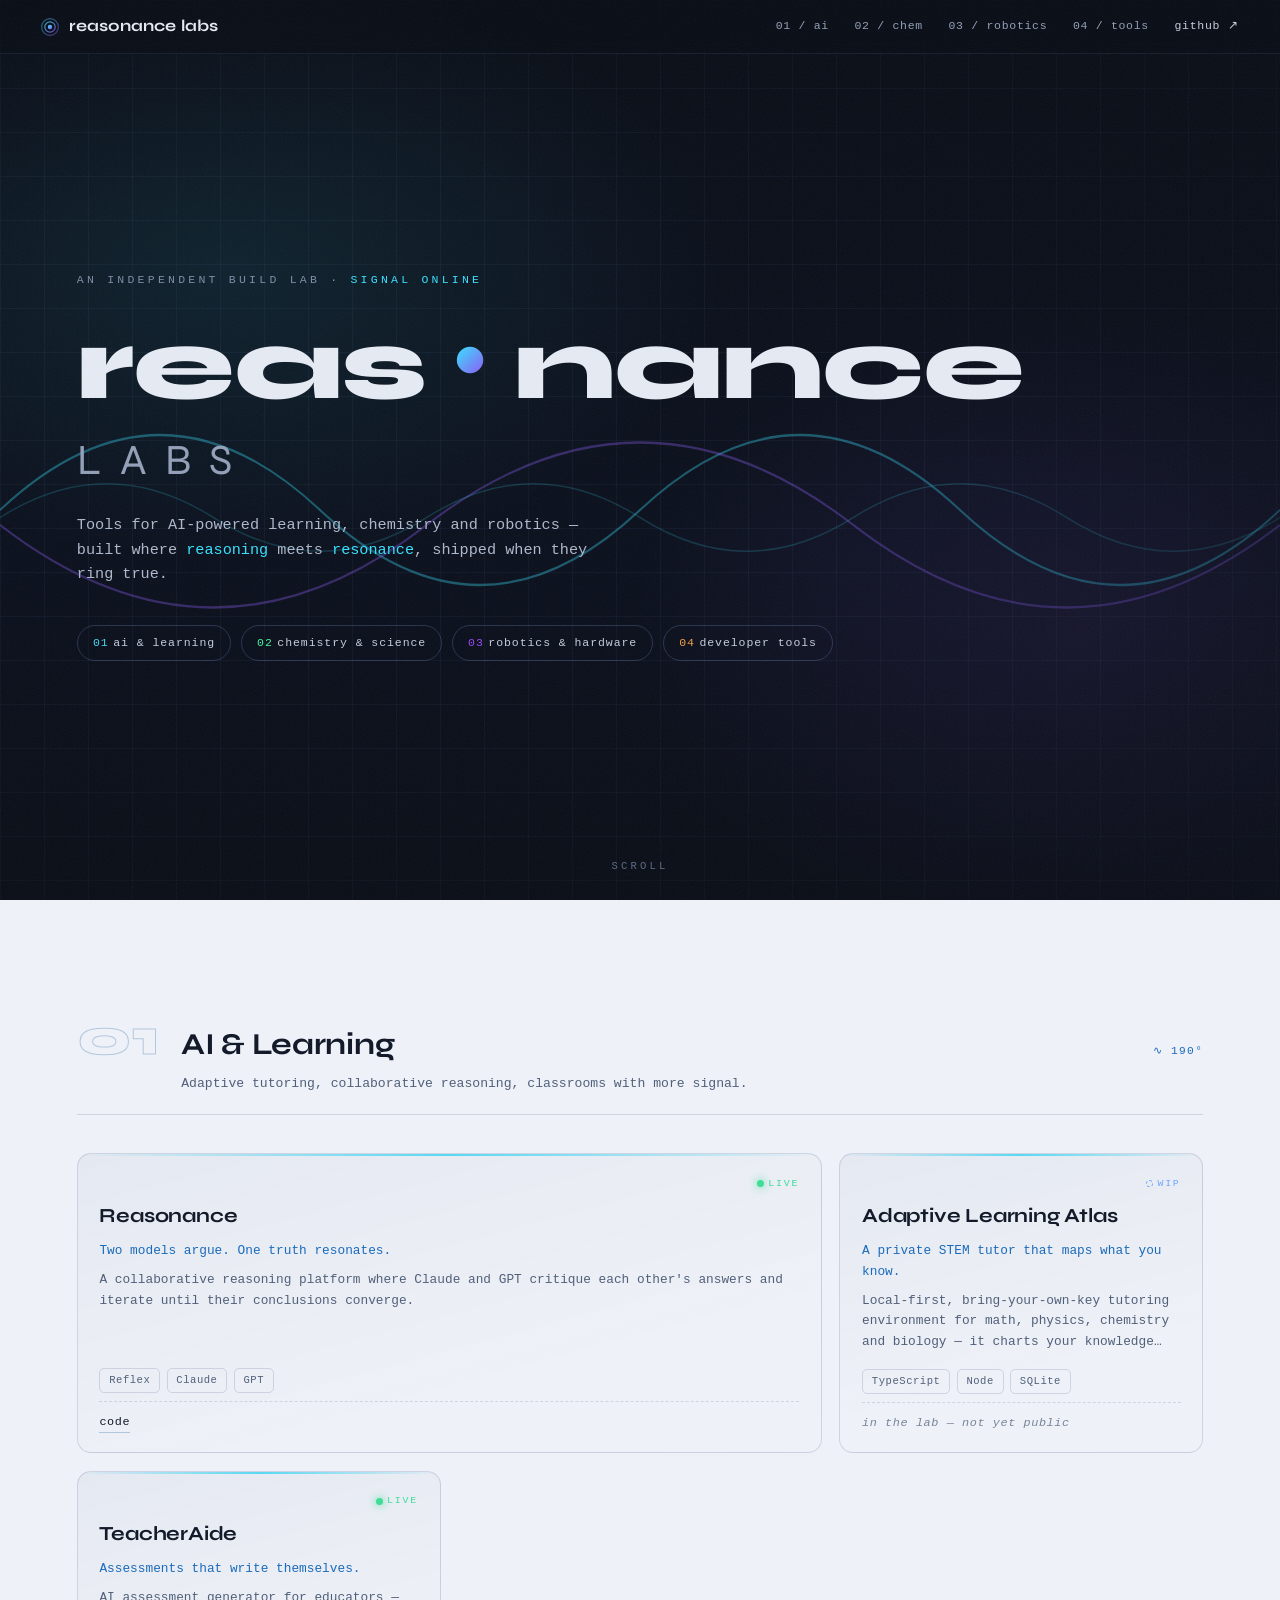
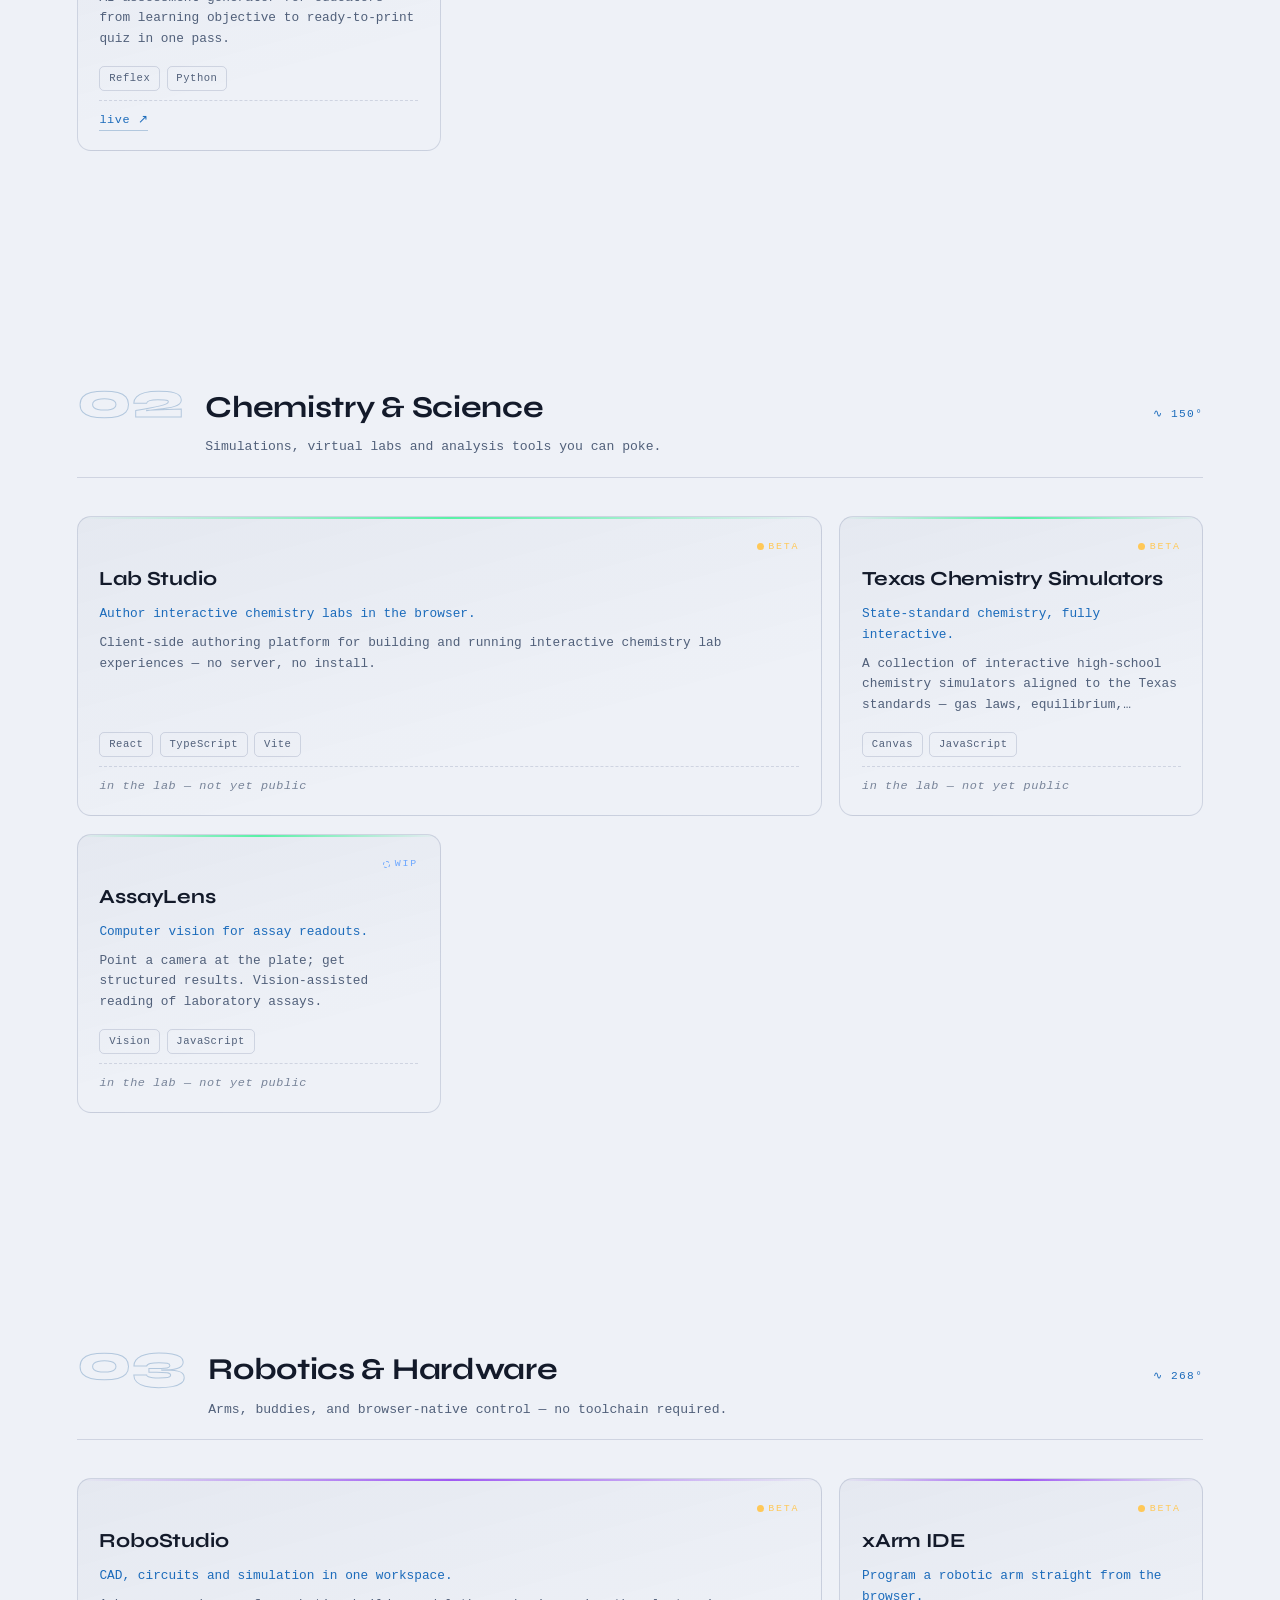
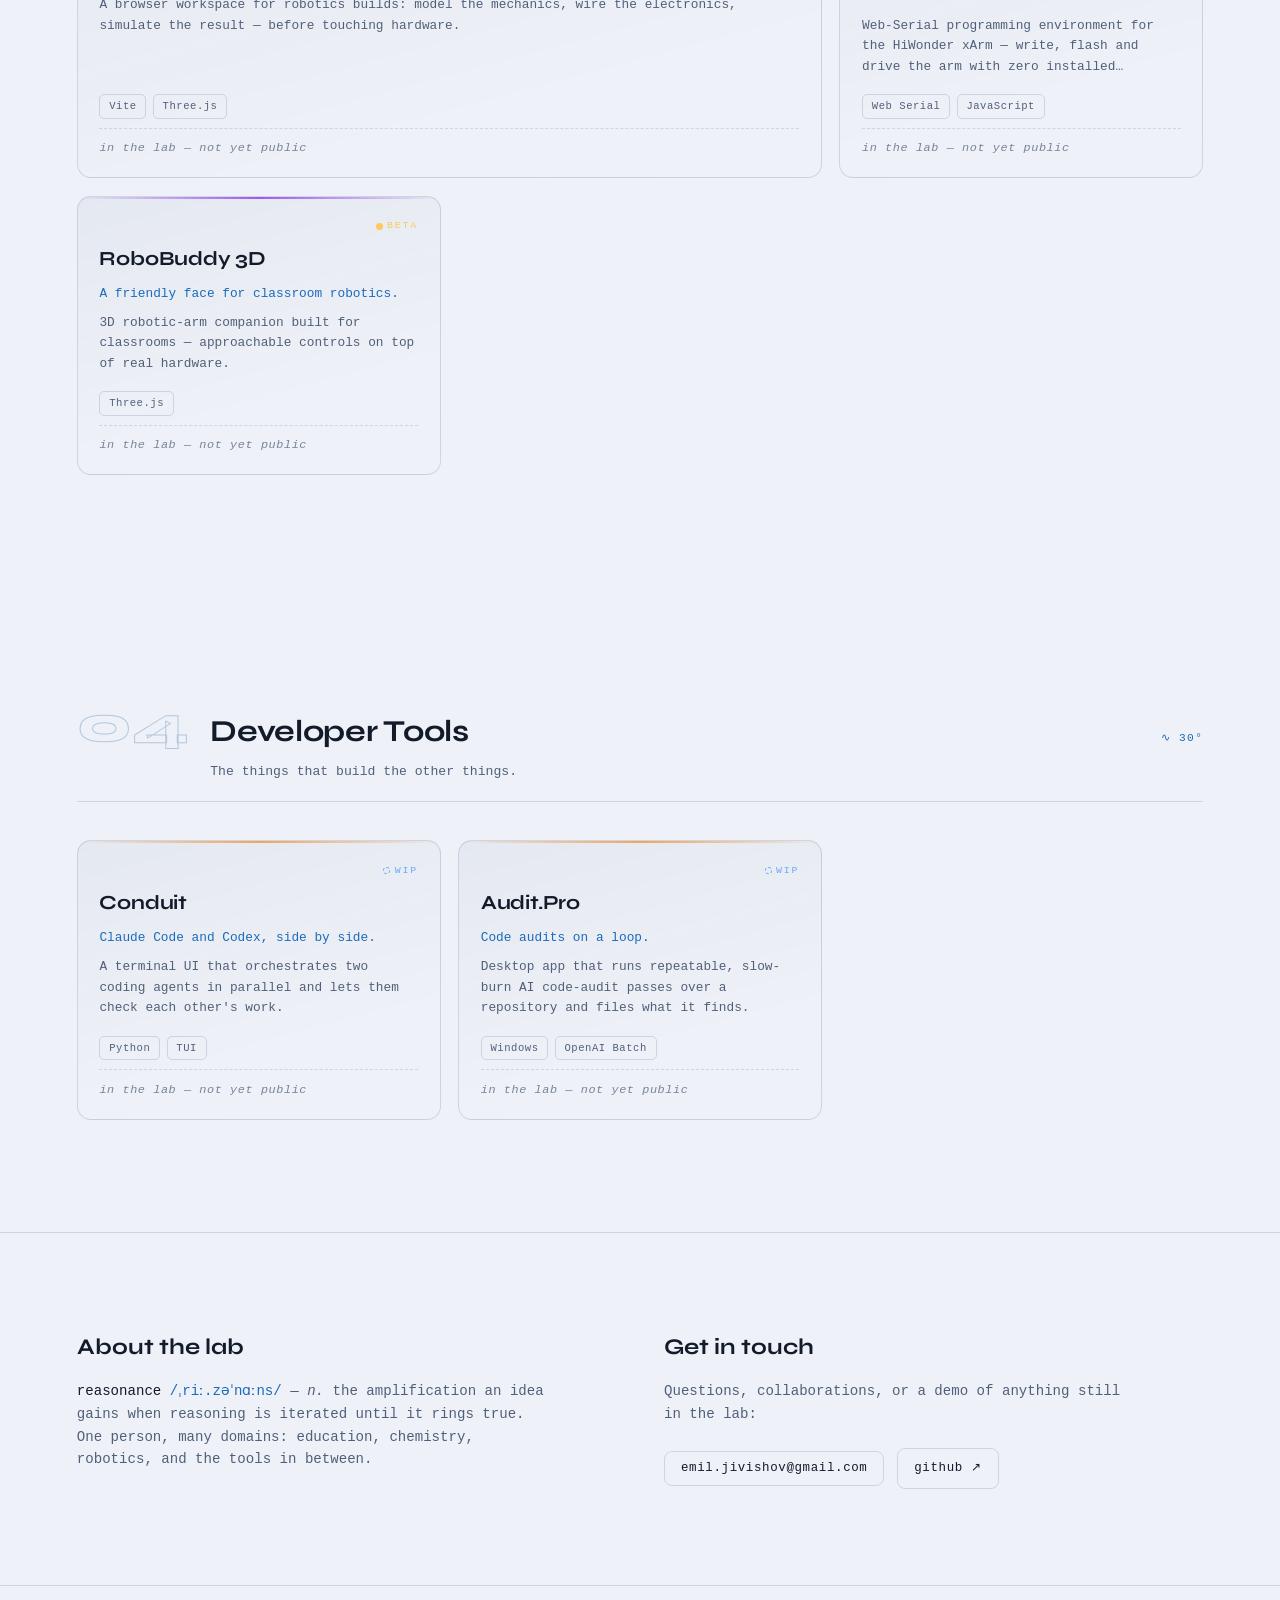
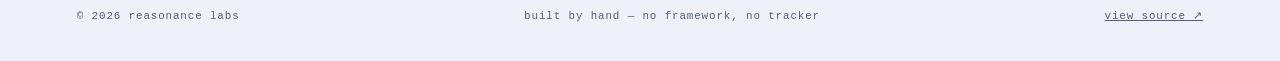
==== index.html @ 92b64774 "Initial showroom site: hero waves, domain sections, data-driven cards Single-page static portfolio f" ====
<!DOCTYPE html>
<html lang="en">
<head>
  <meta charset="utf-8">
  <meta name="viewport" content="width=device-width, initial-scale=1">
  <title>Reasonance Labs — AI, Science &amp; Robotics Projects</title>
  <meta name="description" content="Independent lab by Emil Jivishov building tools for AI-powered learning, chemistry simulation, and robotics. Where reasoning meets resonance.">
  <link rel="canonical" href="https://reasonance-lab.github.io/">

  <meta property="og:title" content="Reasonance Labs">
  <meta property="og:description" content="An independent build lab: AI-powered learning, chemistry simulation, robotics. Where reasoning meets resonance.">
  <meta property="og:type" content="website">
  <meta property="og:url" content="https://reasonance-lab.github.io/">
  <meta property="og:image" content="https://reasonance-lab.github.io/assets/og-image.png">
  <meta property="og:image:width" content="1200">
  <meta property="og:image:height" content="630">
  <meta name="twitter:card" content="summary_large_image">
  <meta name="twitter:title" content="Reasonance Labs">
  <meta name="twitter:description" content="An independent build lab: AI-powered learning, chemistry simulation, robotics.">
  <meta name="twitter:image" content="https://reasonance-lab.github.io/assets/og-image.png">

  <meta name="theme-color" content="#0a0e17" media="(prefers-color-scheme: dark)">
  <meta name="theme-color" content="#eef1f7" media="(prefers-color-scheme: light)">
  <link rel="icon" type="image/svg+xml" href="assets/favicon.svg">
  <link rel="apple-touch-icon" href="assets/apple-touch-icon.png">

  <link rel="preload" href="fonts/syne-var.woff2" as="font" type="font/woff2" crossorigin>
  <link rel="stylesheet" href="css/style.css">
</head>
<body>

  <!-- shared gradient for every node mark on the page -->
  <svg width="0" height="0" style="position:absolute" aria-hidden="true">
    <defs>
      <linearGradient id="nodeGrad" x1="0" y1="0" x2="1" y2="1">
        <stop offset="0" stop-color="#38e1ff"/>
        <stop offset="1" stop-color="#8b5cf6"/>
      </linearGradient>
    </defs>
  </svg>

  <nav class="nav">
    <a class="nav-brand" href="#top">
      <svg viewBox="0 0 100 100" aria-hidden="true">
        <circle cx="50" cy="50" r="42" fill="none" stroke="url(#nodeGrad)" stroke-width="6" opacity=".45"/>
        <circle cx="50" cy="50" r="26" fill="none" stroke="url(#nodeGrad)" stroke-width="6" opacity=".75"/>
        <circle cx="50" cy="50" r="11" fill="url(#nodeGrad)"/>
      </svg>
      reasonance labs
    </a>
    <div class="nav-links">
      <a href="#ai-learning">01 / ai</a>
      <a href="#chem-sci">02 / chem</a>
      <a href="#robotics">03 / robotics</a>
      <a href="#devtools">04 / tools</a>
      <a class="gh" href="https://github.com/reasonance-lab" target="_blank" rel="noopener">github ↗</a>
    </div>
  </nav>

  <header class="hero" id="top">
    <canvas id="waves" aria-hidden="true"></canvas>
    <div class="hero-content">
      <p class="eyebrow">an independent build lab · <b>signal online</b></p>
      <h1 class="wordmark" aria-label="Reasonance Labs">
        <span aria-hidden="true">reas<span class="o-node"><svg viewBox="0 0 100 100">
          <circle class="ring r1" cx="50" cy="50" r="32"/>
          <circle class="ring r2" cx="50" cy="50" r="32"/>
          <circle class="ring r3" cx="50" cy="50" r="32"/>
          <circle class="core" cx="50" cy="50" r="15"/>
        </svg></span>nance</span>
        <span class="labs" aria-hidden="true">labs</span>
      </h1>
      <p class="hero-tagline">
        Tools for AI-powered learning, chemistry and robotics —
        built where <em>reasoning</em> meets <em>resonance</em>,
        shipped when they ring true.
      </p>
      <div class="hero-chips">
        <a class="chip" style="--hue:190" href="#ai-learning"><b>01</b>ai &amp; learning</a>
        <a class="chip" style="--hue:150" href="#chem-sci"><b>02</b>chemistry &amp; science</a>
        <a class="chip" style="--hue:268" href="#robotics"><b>03</b>robotics &amp; hardware</a>
        <a class="chip" style="--hue:30" href="#devtools"><b>04</b>developer tools</a>
      </div>
    </div>
    <span class="scroll-cue" aria-hidden="true">scroll</span>
  </header>

  <main>

    <section id="ai-learning" class="domain" style="--hue:190">
      <header class="domain-head reveal">
        <span class="idx" aria-hidden="true">01</span>
        <div>
          <h2>AI &amp; Learning</h2>
          <p class="blurb">Adaptive tutoring, collaborative reasoning, classrooms with more signal.</p>
        </div>
        <span class="freq" aria-hidden="true">∿ 190°</span>
      </header>
      <div class="grid" data-domain="ai-learning"></div>
      <noscript>
        <ul class="nojs-list">
          <li><a href="https://github.com/reasonance-lab/reasonance" rel="noopener">Reasonance</a> — collaborative AI reasoning platform</li>
          <li>Adaptive Learning Atlas — private local STEM tutor</li>
          <li><a href="https://teacheraide.fly.dev" rel="noopener">TeacherAide</a> — AI assessment generator for educators</li>
        </ul>
      </noscript>
    </section>

    <section id="chem-sci" class="domain" style="--hue:150">
      <header class="domain-head reveal">
        <span class="idx" aria-hidden="true">02</span>
        <div>
          <h2>Chemistry &amp; Science</h2>
          <p class="blurb">Simulations, virtual labs and analysis tools you can poke.</p>
        </div>
        <span class="freq" aria-hidden="true">∿ 150°</span>
      </header>
      <div class="grid" data-domain="chem-sci"></div>
      <noscript>
        <ul class="nojs-list">
          <li>Lab Studio — browser-based chemistry lab authoring</li>
          <li>Texas Chemistry Simulators — TEKS-aligned interactive sims</li>
          <li>AssayLens — computer vision for assay readouts</li>
        </ul>
      </noscript>
    </section>

    <section id="robotics" class="domain" style="--hue:268">
      <header class="domain-head reveal">
        <span class="idx" aria-hidden="true">03</span>
        <div>
          <h2>Robotics &amp; Hardware</h2>
          <p class="blurb">Arms, buddies, and browser-native control — no toolchain required.</p>
        </div>
        <span class="freq" aria-hidden="true">∿ 268°</span>
      </header>
      <div class="grid" data-domain="robotics"></div>
      <noscript>
        <ul class="nojs-list">
          <li>RoboStudio — CAD, circuits and simulation workspace</li>
          <li>xArm IDE — Web-Serial programming for the HiWonder xArm</li>
          <li>RoboBuddy 3D — classroom robotic-arm companion</li>
        </ul>
      </noscript>
    </section>

    <section id="devtools" class="domain" style="--hue:30">
      <header class="domain-head reveal">
        <span class="idx" aria-hidden="true">04</span>
        <div>
          <h2>Developer Tools</h2>
          <p class="blurb">The things that build the other things.</p>
        </div>
        <span class="freq" aria-hidden="true">∿ 30°</span>
      </header>
      <div class="grid" data-domain="devtools"></div>
      <noscript>
        <ul class="nojs-list">
          <li>Conduit — multi-agent terminal for Claude Code + Codex</li>
          <li>Audit.Pro — repeatable AI code-audit loops</li>
        </ul>
      </noscript>
    </section>

    <section class="about" id="about">
      <div class="reveal">
        <h2>About the lab</h2>
        <p class="etymology">
          <span class="word">reasonance</span> <span class="phon">/ˌriː.zəˈnɑːns/</span> — <i>n.</i>
          the amplification an idea gains when reasoning is iterated until it rings true.
          One person, many domains: education, chemistry, robotics, and the tools in between.
        </p>
      </div>
      <div class="reveal">
        <h2>Get in touch</h2>
        <p class="etymology">Questions, collaborations, or a demo of anything still in the lab:</p>
        <div class="contact-row">
          <button class="btn" id="copy-email" data-email="emil.jivishov@gmail.com" title="Copy email">emil.jivishov@gmail.com</button>
          <a class="btn" href="https://github.com/reasonance-lab" target="_blank" rel="noopener">github ↗</a>
        </div>
      </div>
    </section>

  </main>

  <footer class="colophon">
    <span>© <span id="year">2026</span> reasonance labs</span>
    <span>built by hand — no framework, no tracker</span>
    <span><a href="https://github.com/reasonance-lab/reasonance-lab.github.io" rel="noopener">view source ↗</a></span>
  </footer>

  <script src="js/projects.data.js" defer></script>
  <script src="js/main.js" defer></script>
  <script src="js/waves.js" defer></script>
</body>
</html>
---- css/style.css ----
/* ============================================================
   Reasonance Labs — instrument-in-a-dark-lab aesthetic.
   Dark hero always; body follows prefers-color-scheme.
   ============================================================ */

@font-face {
  font-family: "Syne";
  src: url("../fonts/syne-var.woff2") format("woff2");
  font-weight: 400 800;
  font-display: swap;
}

:root {
  --ink: #0a0e17;
  --ink-2: #0d1322;
  --paper: #e9edf5;
  --bg: var(--ink);
  --bg-2: var(--ink-2);
  --surface: rgba(148, 178, 255, 0.045);
  --line: rgba(148, 178, 255, 0.14);
  --text: #e6ebf4;
  --dim: #8d99b0;
  --cyan: #38e1ff;
  --violet: #8b5cf6;
  --hue: 210;
  --accent: hsl(var(--hue) 88% 62%);
  --accent-dim: hsl(var(--hue) 60% 55% / 0.35);
  --display: "Syne", "Avenir Next", "Segoe UI", sans-serif;
  --mono: "Cascadia Code", "JetBrains Mono", "SF Mono", Consolas, ui-monospace, monospace;
  color-scheme: dark;
}

@media (prefers-color-scheme: light) {
  :root {
    --bg: #eef1f7;
    --bg-2: #e6eaf3;
    --surface: rgba(20, 40, 90, 0.04);
    --line: rgba(20, 40, 90, 0.14);
    --text: #131a2a;
    --dim: #51607a;
    --accent: hsl(var(--hue) 75% 42%);
    --accent-dim: hsl(var(--hue) 60% 40% / 0.3);
    color-scheme: light;
  }
}

* { box-sizing: border-box; margin: 0; padding: 0; }

html { scroll-behavior: smooth; scroll-padding-top: 5rem; }

body {
  background: var(--bg);
  color: var(--text);
  font-family: var(--mono);
  font-size: 15px;
  line-height: 1.6;
  -webkit-font-smoothing: antialiased;
  overflow-x: hidden;
}

::selection { background: hsl(190 90% 60% / 0.28); }

a { color: inherit; }

/* Film grain over everything — barely there, but the flatness dies. */
body::after {
  content: "";
  position: fixed;
  inset: 0;
  z-index: 999;
  pointer-events: none;
  opacity: 0.05;
  background-image: url("data:image/svg+xml,%3Csvg xmlns='http://www.w3.org/2000/svg' width='140' height='140'%3E%3Cfilter id='n'%3E%3CfeTurbulence type='fractalNoise' baseFrequency='0.85' numOctaves='2'/%3E%3C/filter%3E%3Crect width='100%25' height='100%25' filter='url(%23n)'/%3E%3C/svg%3E");
}

/* ---------------- nav ---------------- */

.nav {
  position: fixed;
  top: 0; left: 0; right: 0;
  z-index: 100;
  display: flex;
  align-items: center;
  justify-content: space-between;
  gap: 1rem;
  padding: 0.8rem clamp(1rem, 4vw, 2.5rem);
  background: color-mix(in srgb, var(--ink) 72%, transparent);
  -webkit-backdrop-filter: blur(14px);
  backdrop-filter: blur(14px);
  border-bottom: 1px solid rgba(148, 178, 255, 0.1);
  color: #e6ebf4; /* nav sits on dark glass in both schemes */
}

.nav-brand {
  display: flex;
  align-items: center;
  gap: 0.55rem;
  text-decoration: none;
  font-family: var(--display);
  font-weight: 700;
  font-size: 1.02rem;
  letter-spacing: 0.01em;
}
.nav-brand svg { width: 20px; height: 20px; }

.nav-links {
  display: flex;
  gap: clamp(0.6rem, 2vw, 1.4rem);
  font-size: 0.72rem;
  letter-spacing: 0.06em;
}
.nav-links a {
  text-decoration: none;
  color: #93a0b8;
  padding: 0.25rem 0.1rem;
  border-bottom: 1px solid transparent;
  transition: color 0.2s, border-color 0.2s;
}
.nav-links a:hover { color: var(--cyan); border-color: var(--cyan); }
.nav-links .gh { color: #c6cede; }

@media (max-width: 640px) {
  .nav-links a:not(.gh) { display: none; }
}

/* ---------------- hero ---------------- */

.hero {
  position: relative;
  min-height: 100svh;
  display: flex;
  align-items: center;
  overflow: hidden;
  background:
    /* graticule */
    linear-gradient(rgba(148, 178, 255, 0.05) 1px, transparent 1px),
    linear-gradient(90deg, rgba(148, 178, 255, 0.05) 1px, transparent 1px),
    /* glow pools */
    radial-gradient(60% 50% at 18% 30%, rgba(56, 225, 255, 0.09), transparent 65%),
    radial-gradient(55% 55% at 85% 70%, rgba(139, 92, 246, 0.11), transparent 65%),
    linear-gradient(180deg, #0a0e17 0%, #0b101d 60%, #0a0e17 100%);
  background-size: 44px 44px, 44px 44px, auto, auto, auto;
  color: #e6ebf4;
}

/* Static wave fallback — visible when JS/motion is off; canvas paints over it. */
.hero::before {
  content: "";
  position: absolute;
  inset: 0;
  background-image: url("data:image/svg+xml,%3Csvg xmlns='http://www.w3.org/2000/svg' viewBox='0 0 1200 600' preserveAspectRatio='none'%3E%3Cpath d='M0 340 Q150 240 300 340 T600 340 T900 340 T1200 340' fill='none' stroke='%2338e1ff' stroke-opacity='.35' stroke-width='1.5'/%3E%3Cpath d='M0 350 Q200 460 400 350 T800 350 T1200 350' fill='none' stroke='%238b5cf6' stroke-opacity='.35' stroke-width='1.5'/%3E%3Cpath d='M0 345 Q100 300 200 345 T400 345 T600 345 T800 345 T1000 345 T1200 345' fill='none' stroke='%2338e1ff' stroke-opacity='.18' stroke-width='1'/%3E%3C/svg%3E");
  background-size: 100% 100%;
}

/* The canvas paints over the static fallback; both stay transparent so the
   graticule + glow pools underneath show through. */
#waves {
  position: absolute;
  inset: 0;
  width: 100%;
  height: 100%;
}

/* vignette so text always sits on quiet pixels */
.hero::after {
  content: "";
  position: absolute;
  inset: 0;
  background: radial-gradient(120% 90% at 30% 45%, transparent 30%, rgba(10, 14, 23, 0.7) 100%);
  pointer-events: none;
}

.hero-content {
  position: relative;
  z-index: 2;
  padding: 7rem clamp(1.2rem, 6vw, 6rem) 5rem;
  max-width: 1100px;
}

.eyebrow {
  font-size: 0.72rem;
  letter-spacing: 0.28em;
  text-transform: uppercase;
  color: #7f8ca6;
  margin-bottom: 1.6rem;
}
.eyebrow b { color: var(--cyan); font-weight: 400; }

.wordmark {
  font-family: var(--display);
  font-weight: 800;
  font-size: clamp(2.6rem, 9vw, 6.4rem);
  line-height: 0.98;
  letter-spacing: -0.015em;
}
.wordmark .labs {
  display: block;
  font-weight: 400;
  font-size: 0.42em;
  letter-spacing: 0.42em;
  text-transform: uppercase;
  color: #93a0b8;
  margin-top: 0.55em;
}

/* The O — a resonating node. */
.o-node {
  display: inline-block;
  width: 0.86em;
  height: 0.86em;
  vertical-align: -0.06em;
  position: relative;
}
.o-node svg { width: 100%; height: 100%; overflow: visible; display: block; }
.o-node .core { fill: url(#nodeGrad); }
.o-node .ring {
  fill: none;
  stroke: url(#nodeGrad);
  stroke-width: 3;
  transform-box: fill-box;
  transform-origin: center;
  animation: ripple 3.2s cubic-bezier(0.2, 0.6, 0.35, 1) infinite;
  opacity: 0;
}
.o-node .r2 { animation-delay: 1.05s; }
.o-node .r3 { animation-delay: 2.1s; }

@keyframes ripple {
  0%   { transform: scale(0.55); opacity: 0.9; }
  80%  { transform: scale(1.45); opacity: 0; }
  100% { transform: scale(1.45); opacity: 0; }
}

.hero-tagline {
  margin-top: 2rem;
  max-width: 34rem;
  color: #aeb9cd;
  font-size: 0.95rem;
}
.hero-tagline em { color: var(--cyan); font-style: normal; }

.hero-chips {
  display: flex;
  flex-wrap: wrap;
  gap: 0.6rem;
  margin-top: 2.4rem;
}
.chip {
  font-size: 0.72rem;
  letter-spacing: 0.08em;
  text-decoration: none;
  color: #c6cede;
  padding: 0.5rem 0.95rem;
  border: 1px solid rgba(148, 178, 255, 0.22);
  border-radius: 99px;
  transition: border-color 0.2s, color 0.2s, box-shadow 0.2s, transform 0.2s;
}
.chip b { color: hsl(var(--hue) 88% 62%); font-weight: 400; margin-right: 0.4em; }
.chip:hover {
  color: #fff;
  border-color: hsl(var(--hue) 88% 62% / 0.7);
  box-shadow: 0 0 18px hsl(var(--hue) 88% 60% / 0.25);
  transform: translateY(-1px);
}

.scroll-cue {
  position: absolute;
  bottom: 1.6rem;
  left: 50%;
  translate: -50% 0;
  z-index: 2;
  font-size: 0.66rem;
  letter-spacing: 0.3em;
  text-transform: uppercase;
  color: #5c6a85;
  animation: bob 2.6s ease-in-out infinite;
}
@keyframes bob { 50% { transform: translateY(6px); } }

/* ---------------- domain sections ---------------- */

main { position: relative; z-index: 1; }

.domain {
  padding: clamp(4rem, 9vw, 7rem) clamp(1.2rem, 6vw, 6rem);
  max-width: 1320px;
  margin: 0 auto;
}

.domain-head {
  display: flex;
  align-items: baseline;
  gap: 1.4rem;
  margin-bottom: 2.4rem;
  border-bottom: 1px solid var(--line);
  padding-bottom: 1.2rem;
}
.domain-head .idx {
  font-family: var(--display);
  font-weight: 800;
  font-size: clamp(2rem, 5vw, 3.2rem);
  line-height: 1;
  color: transparent;
  -webkit-text-stroke: 1px var(--accent-dim);
}
.domain-head h2 {
  font-family: var(--display);
  font-weight: 700;
  font-size: clamp(1.3rem, 3vw, 1.9rem);
  letter-spacing: -0.01em;
}
.domain-head .blurb {
  color: var(--dim);
  font-size: 0.82rem;
  margin-top: 0.3rem;
}
.domain-head .freq {
  margin-left: auto;
  font-size: 0.7rem;
  letter-spacing: 0.12em;
  color: var(--accent);
  white-space: nowrap;
}
@media (max-width: 640px) { .domain-head .freq { display: none; } }

.grid {
  display: grid;
  grid-template-columns: repeat(auto-fill, minmax(min(320px, 100%), 1fr));
  gap: 1.1rem;
}

/* ---------------- cards ---------------- */

.card {
  position: relative;
  display: flex;
  flex-direction: column;
  gap: 0.55rem;
  padding: 1.35rem 1.35rem 1.2rem;
  background: linear-gradient(165deg, var(--surface), transparent 70%);
  border: 1px solid var(--line);
  border-radius: 14px;
  overflow: hidden;
  transition: transform 0.25s ease, border-color 0.25s ease, box-shadow 0.25s ease;
}
.card::before {
  /* hairline in the domain hue across the top */
  content: "";
  position: absolute;
  top: 0; left: 0; right: 0;
  height: 2px;
  background: linear-gradient(90deg, transparent, hsl(var(--hue) 88% 60% / 0.85), transparent);
}
.card:hover {
  transform: translateY(-4px);
  border-color: hsl(var(--hue) 70% 55% / 0.45);
  box-shadow: 0 14px 40px -18px hsl(var(--hue) 85% 55% / 0.5);
}

@media (min-width: 760px) {
  .card.featured { grid-column: span 2; }
}

.card h3 {
  font-family: var(--display);
  font-weight: 700;
  font-size: 1.25rem;
  letter-spacing: -0.01em;
}

.card .tagline {
  color: var(--accent);
  font-size: 0.8rem;
}

.card .desc {
  color: var(--dim);
  font-size: 0.8rem;
  display: -webkit-box;
  -webkit-line-clamp: 3;
  -webkit-box-orient: vertical;
  overflow: hidden;
}

.card-top { display: flex; justify-content: flex-end; }

.status {
  display: inline-flex;
  align-items: center;
  gap: 0.45em;
  font-size: 0.62rem;
  letter-spacing: 0.18em;
  text-transform: uppercase;
  color: var(--dim);
}
.status i {
  width: 7px; height: 7px;
  border-radius: 50%;
  background: currentColor;
}
.s-live { color: #3ddc97; }
.s-live i { box-shadow: 0 0 8px #3ddc97; animation: pulse 2s ease-in-out infinite; }
.s-beta { color: #ffc857; }
.s-wip { color: #6ea8ff; }
.s-wip i { background: transparent; border: 1px dashed currentColor; }
.s-archived { color: #6b7688; }
@keyframes pulse { 50% { opacity: 0.35; } }

.tech {
  list-style: none;
  display: flex;
  flex-wrap: wrap;
  gap: 0.4rem;
  margin-top: auto;
  padding-top: 0.5rem;
}
.tech li {
  font-size: 0.66rem;
  letter-spacing: 0.05em;
  color: var(--dim);
  padding: 0.18rem 0.55rem;
  border: 1px solid var(--line);
  border-radius: 5px;
}

.links {
  display: flex;
  gap: 1.1rem;
  padding-top: 0.65rem;
  border-top: 1px dashed var(--line);
  font-size: 0.74rem;
  letter-spacing: 0.05em;
}
.plink {
  text-decoration: none;
  color: var(--text);
  border-bottom: 1px solid var(--accent-dim);
  transition: color 0.2s, border-color 0.2s;
}
.plink:hover { color: var(--accent); border-color: var(--accent); }
.plink-live { color: var(--accent); }
.links-none { color: var(--dim); opacity: 0.75; font-style: italic; }

/* noscript fallback lists */
.nojs-list { padding: 0 0 0 1.2rem; color: var(--dim); font-size: 0.85rem; }
.nojs-list a { color: var(--text); }

/* ---------------- reveals ---------------- */

.reveal {
  opacity: 0;
  transform: translateY(18px);
  transition: opacity 0.6s ease, transform 0.6s ease;
}
.reveal.in { opacity: 1; transform: none; }

@media (prefers-reduced-motion: reduce) {
  .reveal { opacity: 1; transform: none; transition: none; }
  .o-node .ring, .scroll-cue, .s-live i { animation: none; }
  html { scroll-behavior: auto; }
}

/* ---------------- about / footer ---------------- */

.about {
  max-width: 1320px;
  margin: 0 auto;
  padding: clamp(4rem, 9vw, 6rem) clamp(1.2rem, 6vw, 6rem);
  border-top: 1px solid var(--line);
  display: grid;
  grid-template-columns: 1fr 1fr;
  gap: 3rem;
}
@media (max-width: 760px) { .about { grid-template-columns: 1fr; } }

.about h2 {
  font-family: var(--display);
  font-weight: 700;
  font-size: 1.4rem;
  margin-bottom: 1rem;
}
.etymology {
  color: var(--dim);
  font-size: 0.88rem;
  max-width: 30rem;
}
.etymology .word { color: var(--text); }
.etymology .phon { color: var(--accent); }

.contact-row {
  display: flex;
  flex-wrap: wrap;
  gap: 0.8rem;
  margin-top: 1.4rem;
  align-items: center;
}
.btn {
  font-family: var(--mono);
  font-size: 0.78rem;
  letter-spacing: 0.05em;
  color: var(--text);
  background: transparent;
  border: 1px solid var(--line);
  border-radius: 8px;
  padding: 0.6rem 1rem;
  cursor: pointer;
  text-decoration: none;
  transition: border-color 0.2s, box-shadow 0.2s, color 0.2s;
}
.btn:hover {
  border-color: hsl(190 88% 60% / 0.6);
  box-shadow: 0 0 16px hsl(190 88% 60% / 0.18);
}
.btn.copied { color: #3ddc97; border-color: #3ddc97; }

.colophon {
  max-width: 1320px;
  margin: 0 auto;
  padding: 1.4rem clamp(1.2rem, 6vw, 6rem) 2.2rem;
  border-top: 1px solid var(--line);
  display: flex;
  flex-wrap: wrap;
  gap: 0.8rem 2rem;
  justify-content: space-between;
  color: var(--dim);
  font-size: 0.68rem;
  letter-spacing: 0.08em;
}
.colophon a { color: var(--dim); }
.colophon a:hover { color: var(--accent); }

/* ---------------- 404 ---------------- */

.page-404 {
  min-height: 100svh;
  display: grid;
  place-items: center;
  text-align: center;
  background: var(--ink);
  color: #e6ebf4;
  padding: 2rem;
}
.page-404 .o-node { width: 72px; height: 72px; margin: 0 auto 1.6rem; }
.page-404 h1 {
  font-family: var(--display);
  font-weight: 800;
  font-size: clamp(2.4rem, 8vw, 4rem);
}
.page-404 p { color: #8d99b0; margin: 1rem 0 2rem; }
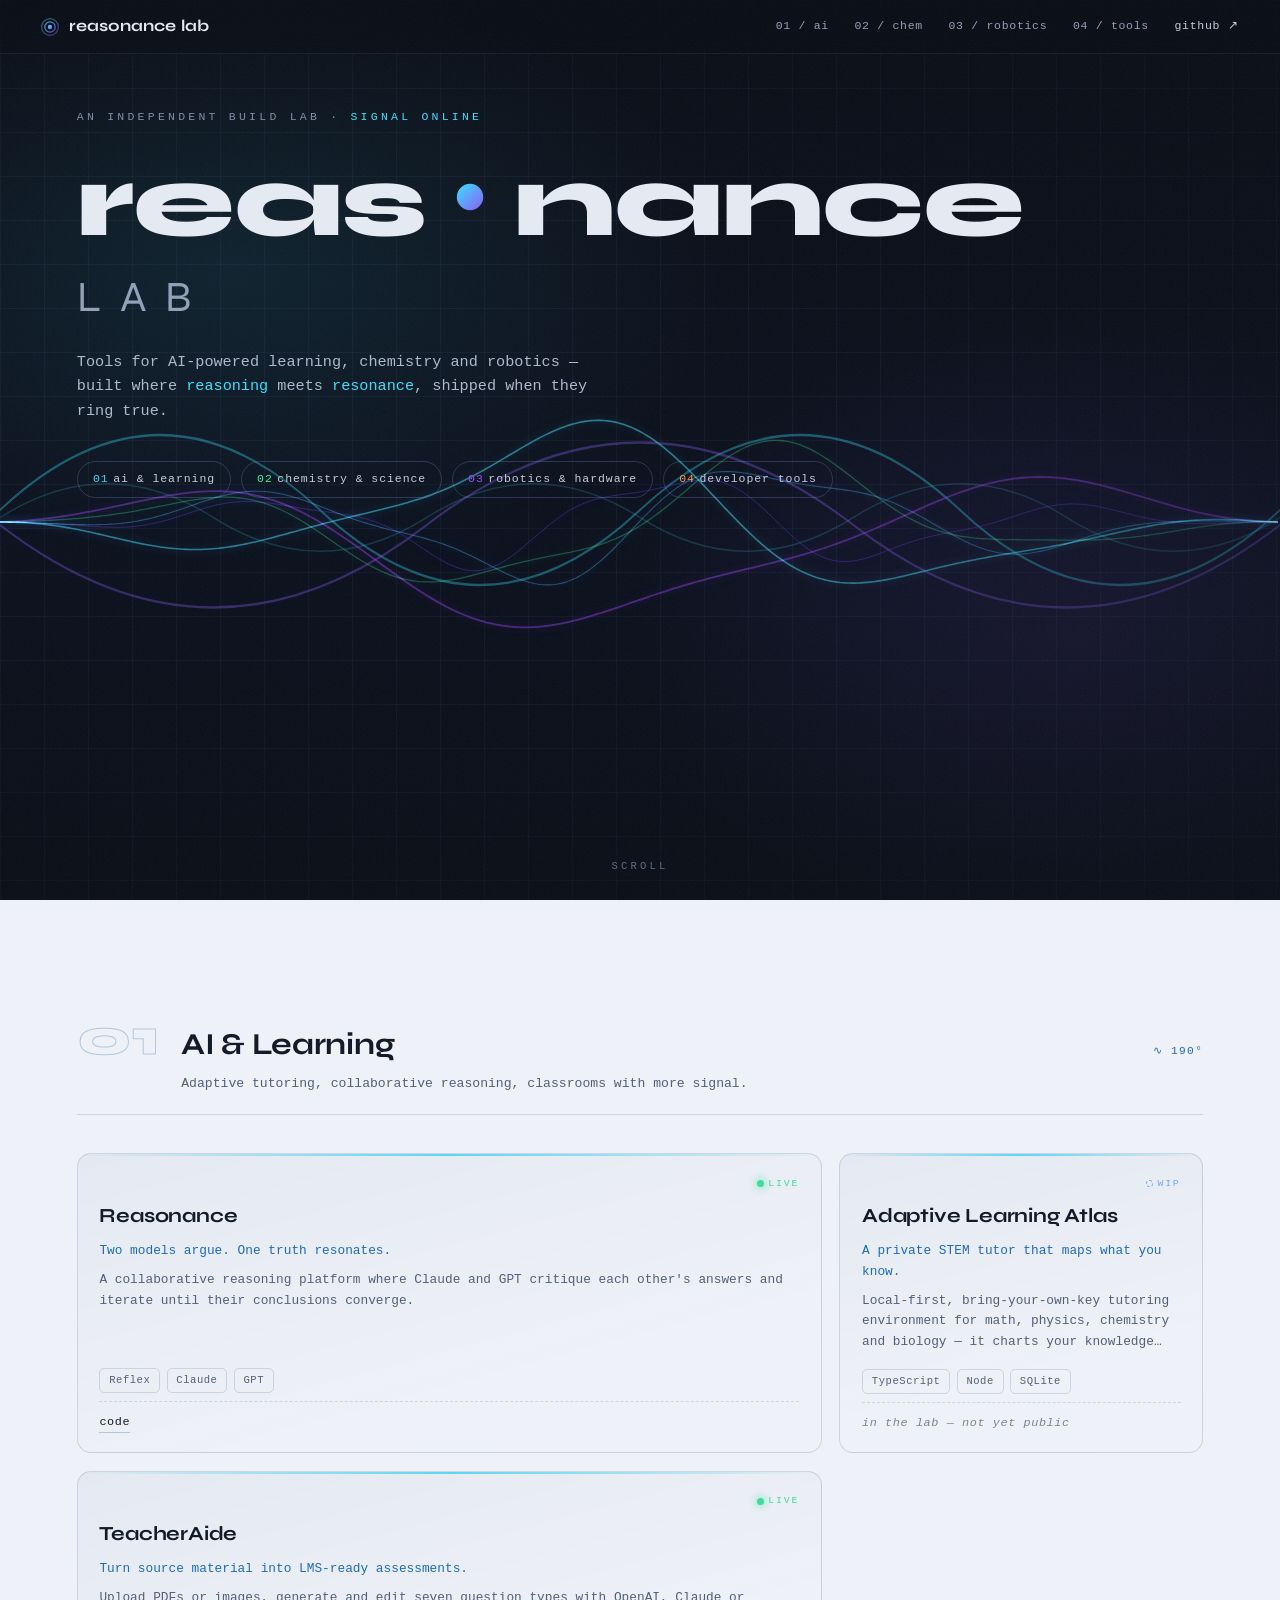
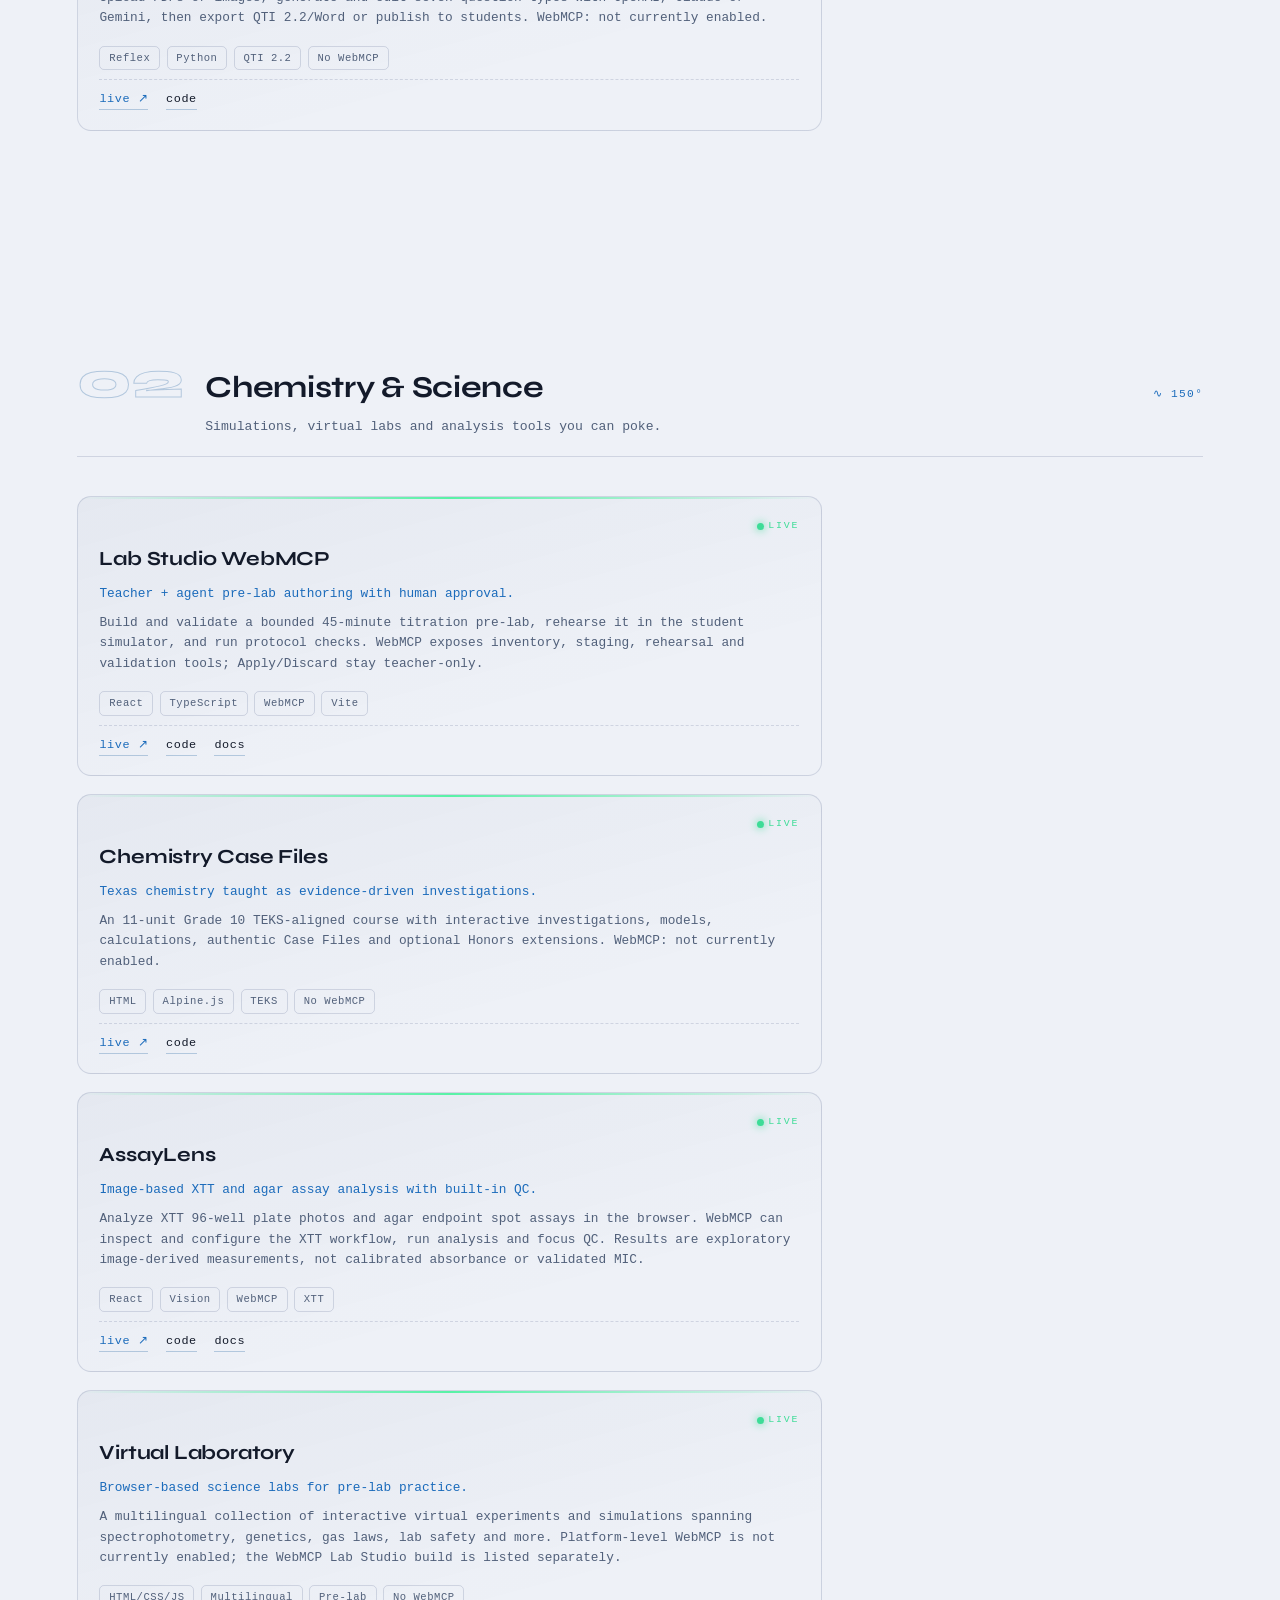
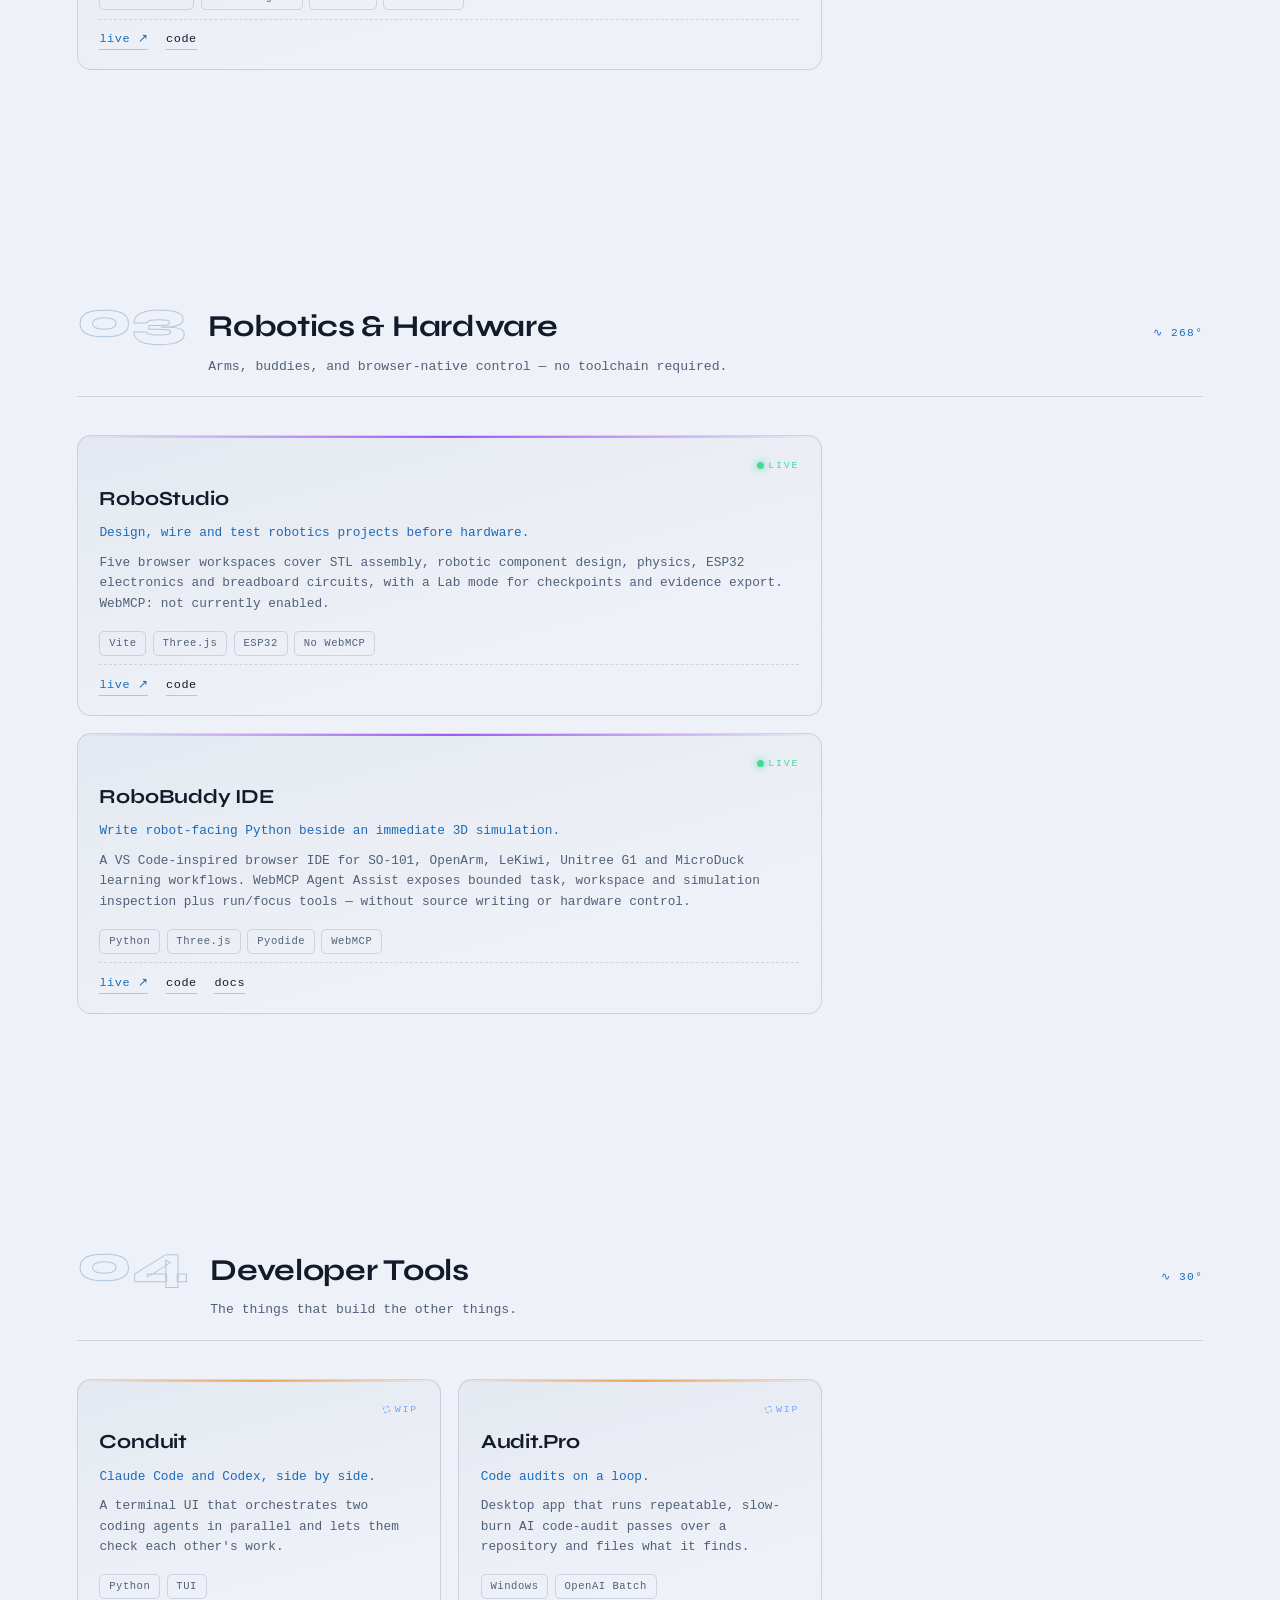
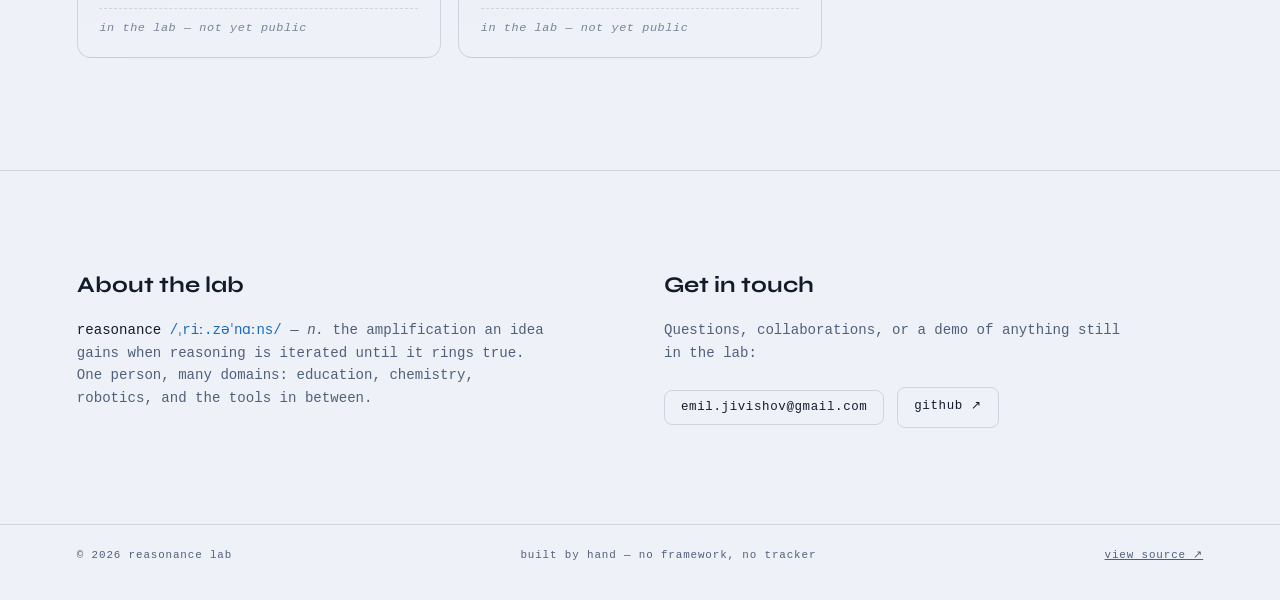
==== commit 089e75d2: "Rename Reasonance Labs brand to Reasonance Lab" ====
--- a/index.html
+++ b/index.html
@@ -3,11 +3,11 @@
 <head>
   <meta charset="utf-8">
   <meta name="viewport" content="width=device-width, initial-scale=1">
-  <title>Reasonance Labs — AI, Science &amp; Robotics Projects</title>
+  <title>Reasonance Lab — AI, Science &amp; Robotics Projects</title>
   <meta name="description" content="Independent lab by Emil Jivishov building tools for AI-powered learning, chemistry simulation, and robotics. Where reasoning meets resonance.">
   <link rel="canonical" href="https://reasonance-lab.github.io/">
 
-  <meta property="og:title" content="Reasonance Labs">
+  <meta property="og:title" content="Reasonance Lab">
   <meta property="og:description" content="An independent build lab: AI-powered learning, chemistry simulation, robotics. Where reasoning meets resonance.">
   <meta property="og:type" content="website">
   <meta property="og:url" content="https://reasonance-lab.github.io/">
@@ -15,7 +15,7 @@
   <meta property="og:image:width" content="1200">
   <meta property="og:image:height" content="630">
   <meta name="twitter:card" content="summary_large_image">
-  <meta name="twitter:title" content="Reasonance Labs">
+  <meta name="twitter:title" content="Reasonance Lab">
   <meta name="twitter:description" content="An independent build lab: AI-powered learning, chemistry simulation, robotics.">
   <meta name="twitter:image" content="https://reasonance-lab.github.io/assets/og-image.png">
 
@@ -46,7 +46,7 @@
         <circle cx="50" cy="50" r="26" fill="none" stroke="url(#nodeGrad)" stroke-width="6" opacity=".75"/>
         <circle cx="50" cy="50" r="11" fill="url(#nodeGrad)"/>
       </svg>
-      reasonance labs
+      reasonance lab
     </a>
     <div class="nav-links">
       <a href="#ai-learning">01 / ai</a>
@@ -61,14 +61,14 @@
     <canvas id="waves" aria-hidden="true"></canvas>
     <div class="hero-content">
       <p class="eyebrow">an independent build lab · <b>signal online</b></p>
-      <h1 class="wordmark" aria-label="Reasonance Labs">
+      <h1 class="wordmark" aria-label="Reasonance Lab">
         <span aria-hidden="true">reas<span class="o-node"><svg viewBox="0 0 100 100">
           <circle class="ring r1" cx="50" cy="50" r="32"/>
           <circle class="ring r2" cx="50" cy="50" r="32"/>
           <circle class="ring r3" cx="50" cy="50" r="32"/>
           <circle class="core" cx="50" cy="50" r="15"/>
         </svg></span>nance</span>
-        <span class="labs" aria-hidden="true">labs</span>
+        <span class="labs" aria-hidden="true">lab</span>
       </h1>
       <p class="hero-tagline">
         Tools for AI-powered learning, chemistry and robotics —
@@ -184,7 +184,7 @@
   </main>
 
   <footer class="colophon">
-    <span>© <span id="year">2026</span> reasonance labs</span>
+    <span>© <span id="year">2026</span> reasonance lab</span>
     <span>built by hand — no framework, no tracker</span>
     <span><a href="https://github.com/reasonance-lab/reasonance-lab.github.io" rel="noopener">view source ↗</a></span>
   </footer>
--- a/css/style.css
+++ b/css/style.css
@@ -129,7 +129,7 @@
   position: relative;
   min-height: 100svh;
   display: flex;
-  align-items: center;
+  align-items: flex-start;
   overflow: hidden;
   background:
     /* graticule */
@@ -173,7 +173,9 @@
 .hero-content {
   position: relative;
   z-index: 2;
-  padding: 7rem clamp(1.2rem, 6vw, 6rem) 5rem;
+  /* anchored below the fixed nav — keeps the top gap tight instead of
+     centering the block in a tall hero */
+  padding: clamp(5rem, 12vh, 7.5rem) clamp(1.2rem, 6vw, 6rem) 5rem;
   max-width: 1100px;
 }
 
@@ -189,9 +191,12 @@
 .wordmark {
   font-family: var(--display);
   font-weight: 800;
-  font-size: clamp(2.6rem, 9vw, 6.4rem);
+  font-size: clamp(2.15rem, 8.5vw, 6.4rem);
   line-height: 0.98;
   letter-spacing: -0.015em;
+  /* keep "reasOnance" on one line — the inline-block node would otherwise
+     let it break either side of the O */
+  white-space: nowrap;
 }
 .wordmark .labs {
   display: block;
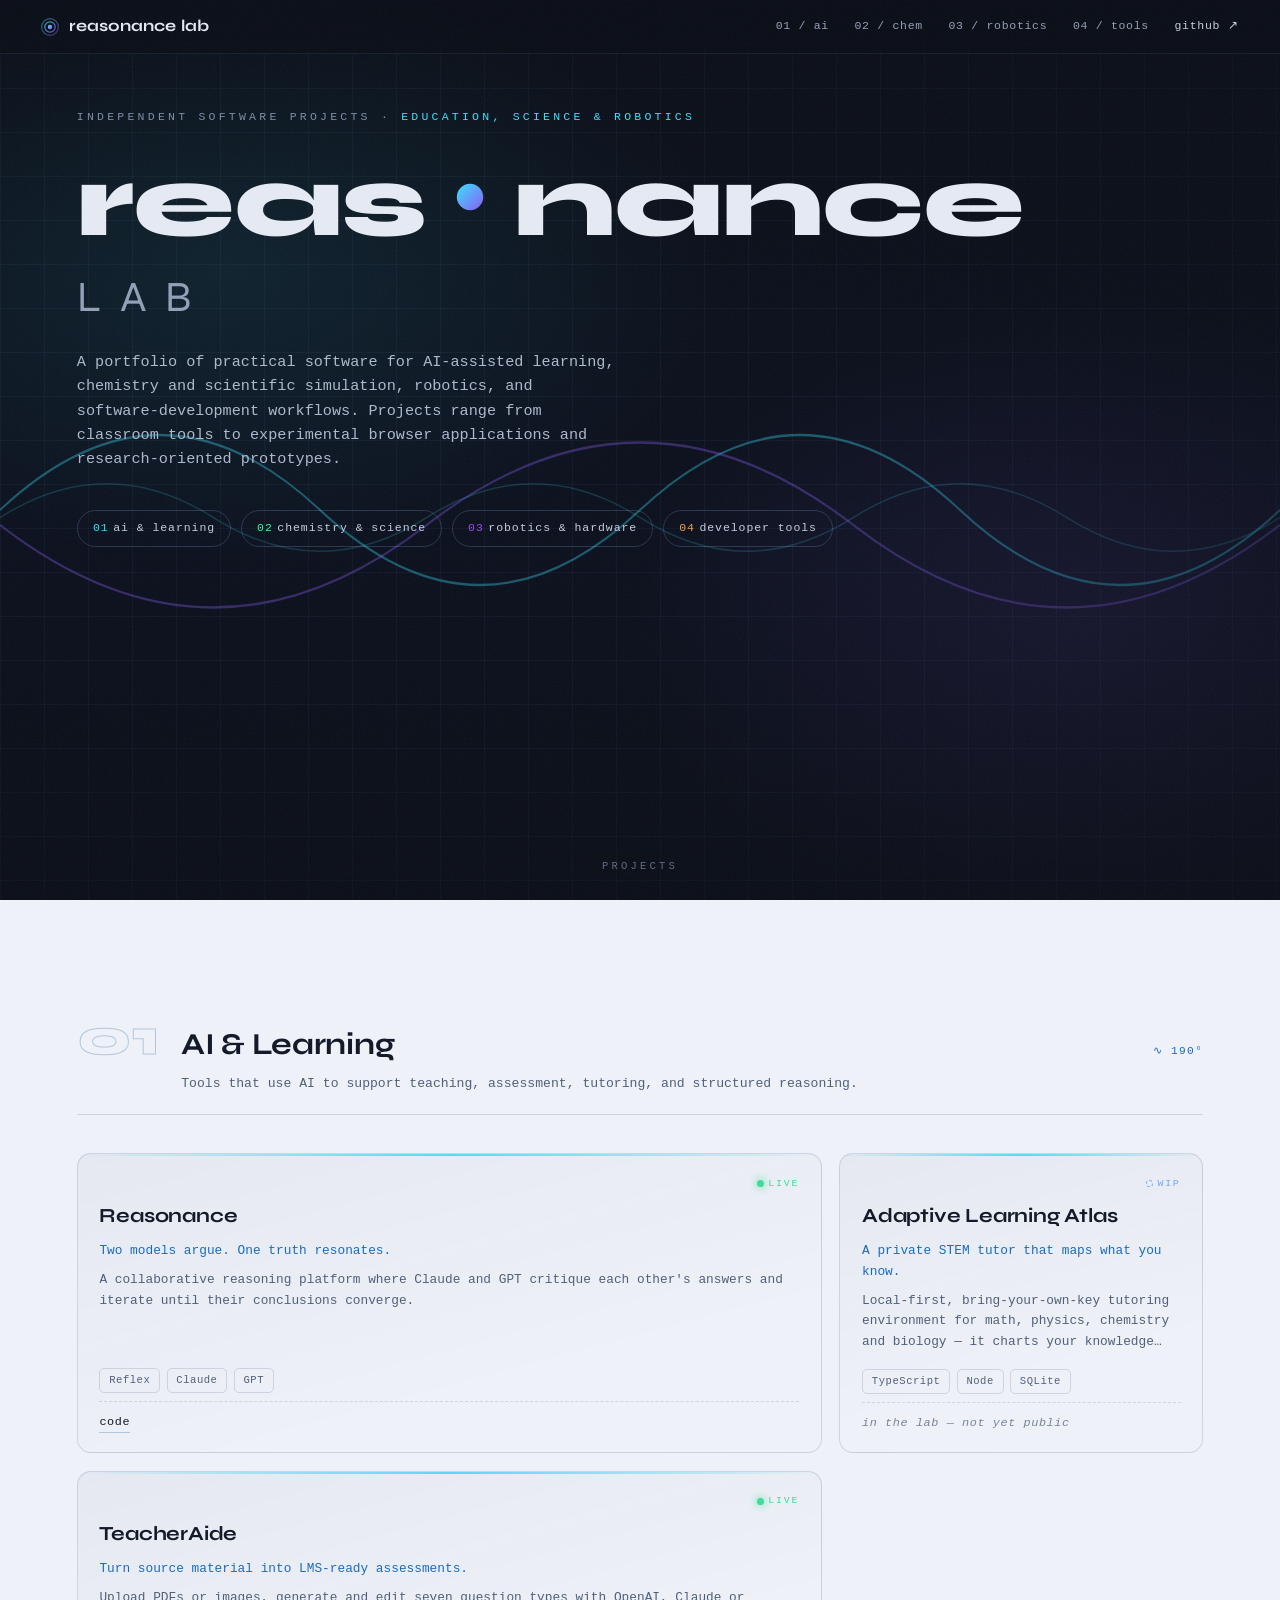
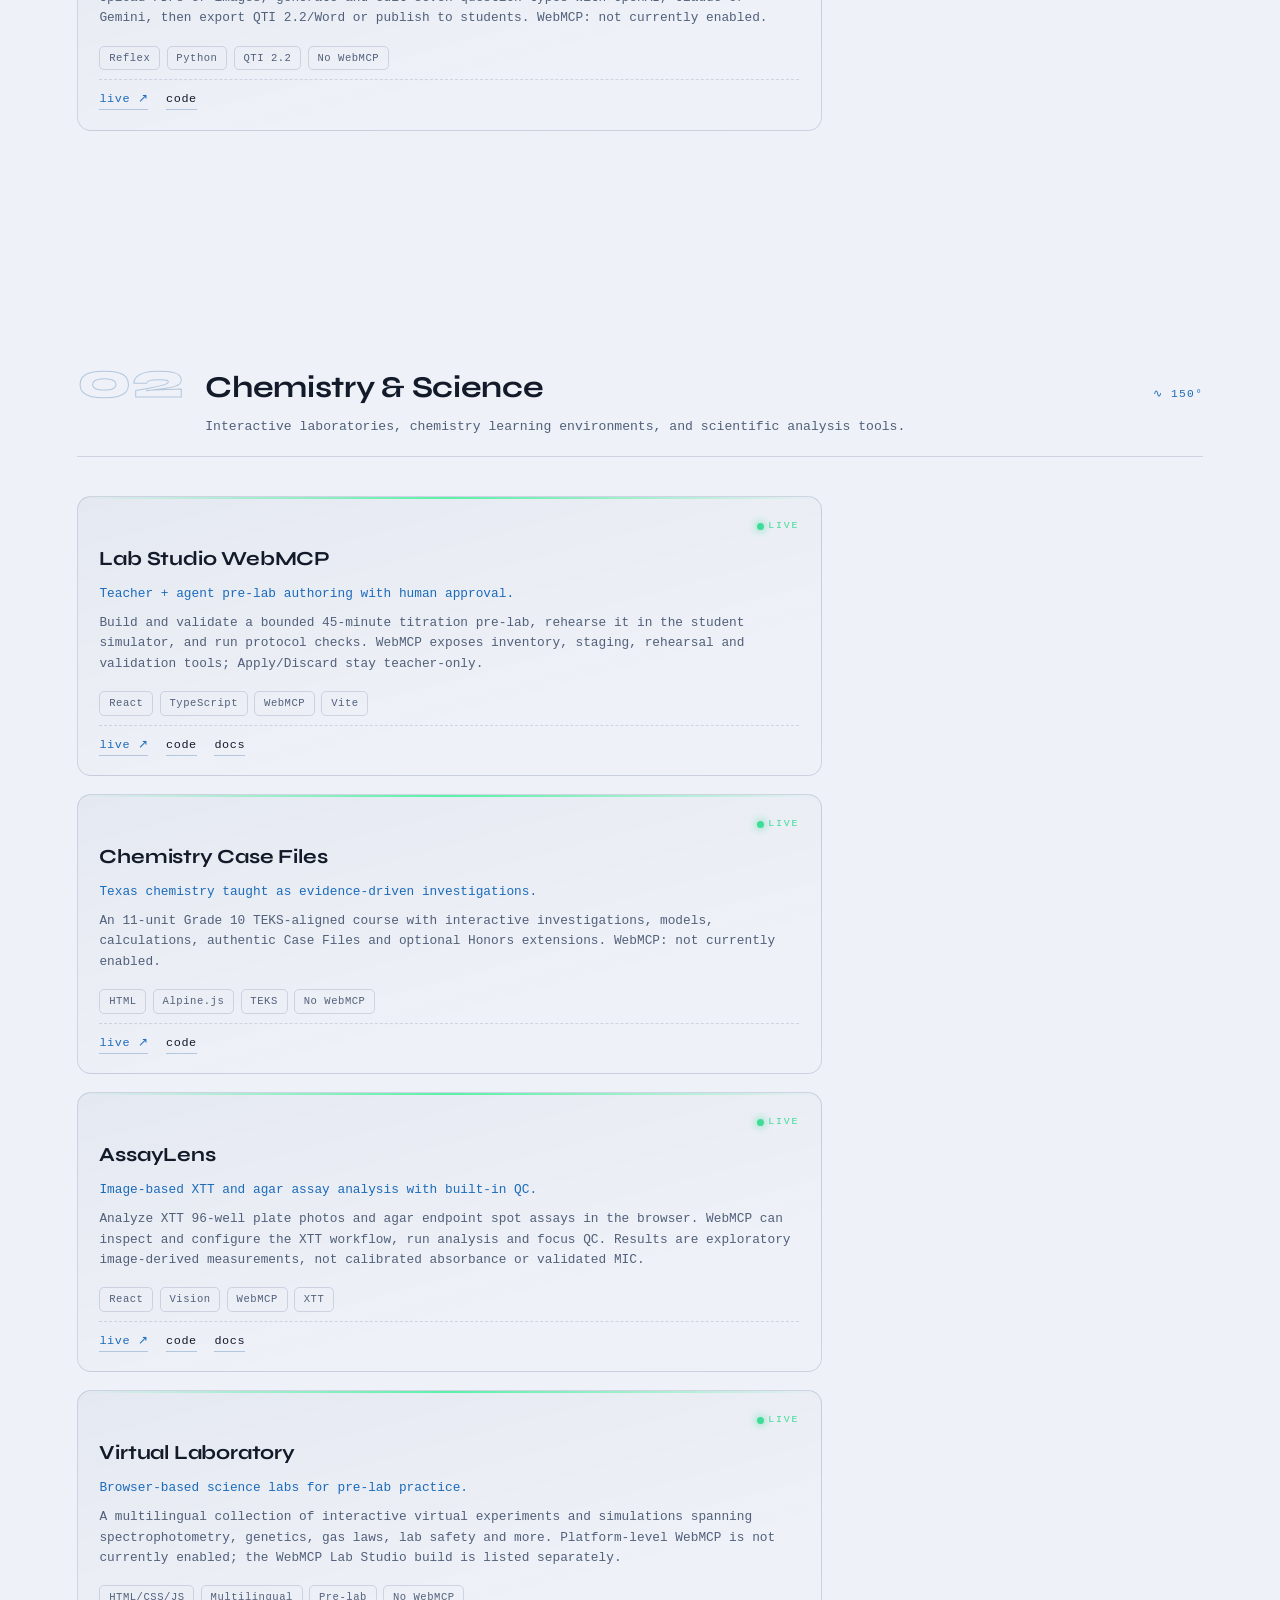
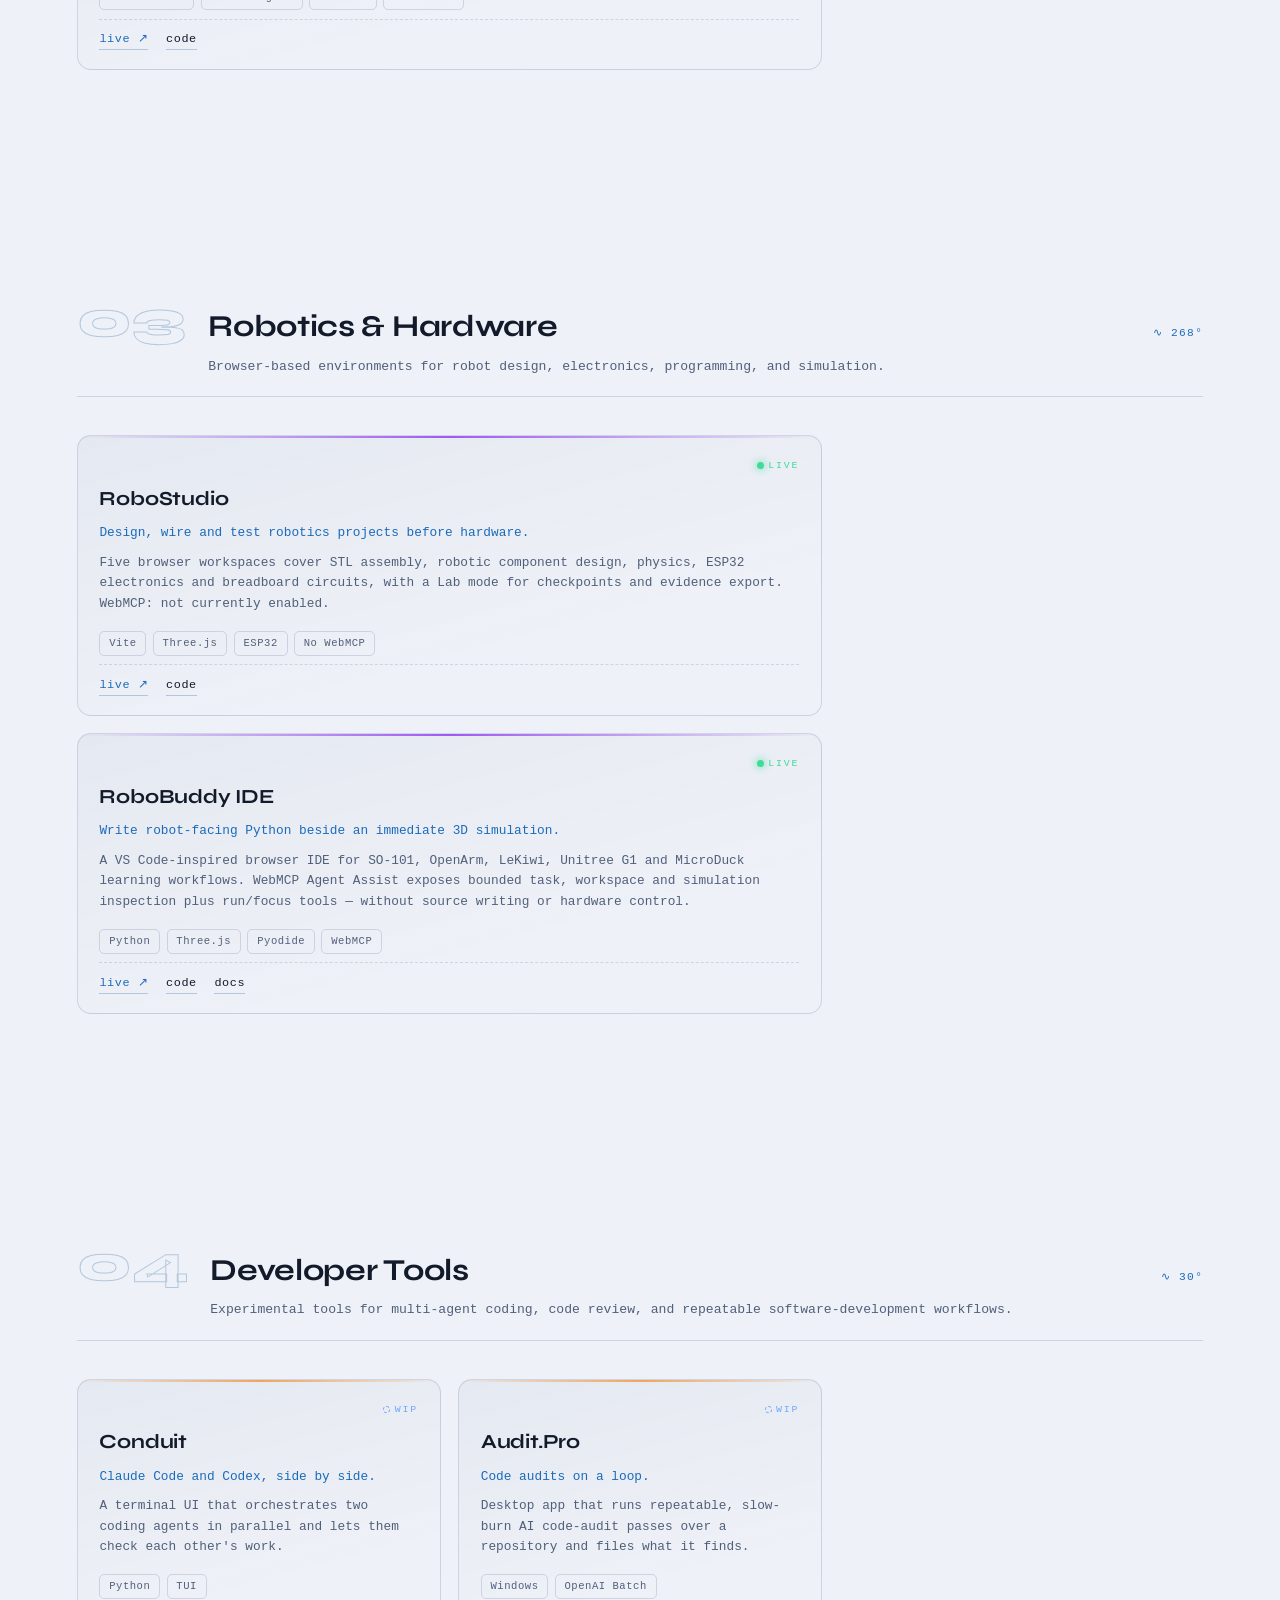
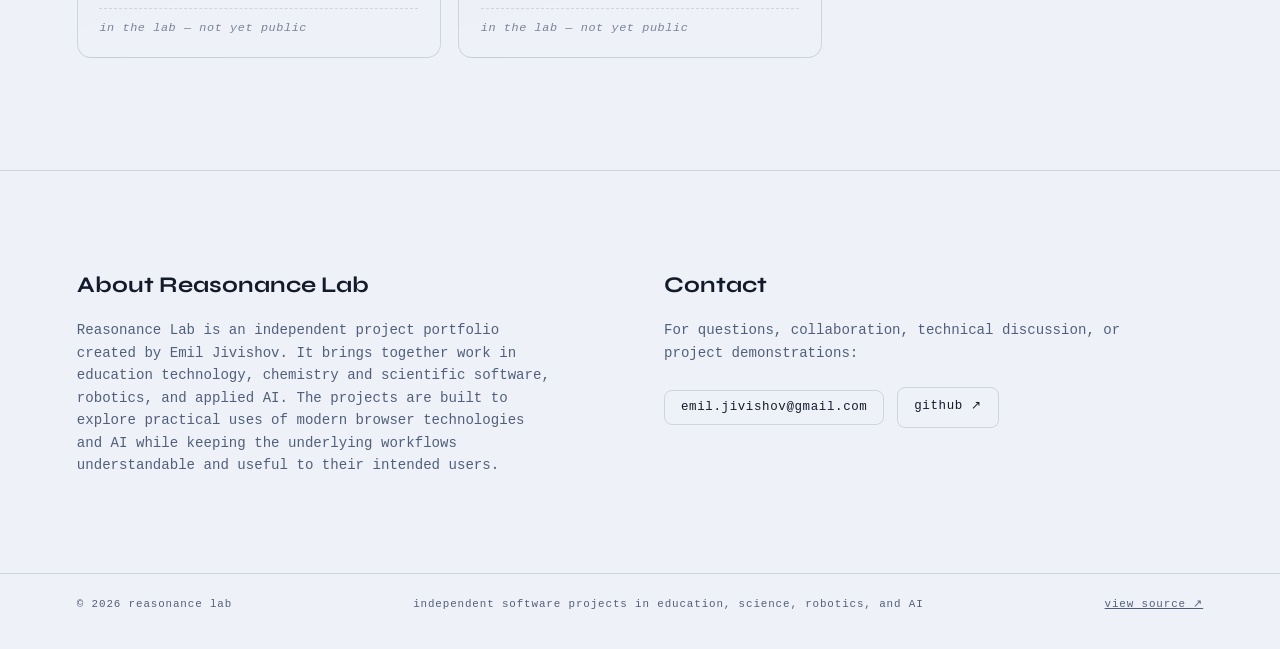
==== commit 77456fbb: "Refine index page copy for clarity" ====
--- a/index.html
+++ b/index.html
@@ -4,11 +4,11 @@
   <meta charset="utf-8">
   <meta name="viewport" content="width=device-width, initial-scale=1">
   <title>Reasonance Lab — AI, Science &amp; Robotics Projects</title>
-  <meta name="description" content="Independent lab by Emil Jivishov building tools for AI-powered learning, chemistry simulation, and robotics. Where reasoning meets resonance.">
+  <meta name="description" content="Reasonance Lab is an independent portfolio of software projects in AI-assisted education, chemistry and scientific simulation, robotics, and developer tools.">
   <link rel="canonical" href="https://reasonance-lab.github.io/">
 
   <meta property="og:title" content="Reasonance Lab">
-  <meta property="og:description" content="An independent build lab: AI-powered learning, chemistry simulation, robotics. Where reasoning meets resonance.">
+  <meta property="og:description" content="Independent software projects in AI-assisted education, chemistry and scientific simulation, robotics, and developer tools.">
   <meta property="og:type" content="website">
   <meta property="og:url" content="https://reasonance-lab.github.io/">
   <meta property="og:image" content="https://reasonance-lab.github.io/assets/og-image.png">
@@ -16,7 +16,7 @@
   <meta property="og:image:height" content="630">
   <meta name="twitter:card" content="summary_large_image">
   <meta name="twitter:title" content="Reasonance Lab">
-  <meta name="twitter:description" content="An independent build lab: AI-powered learning, chemistry simulation, robotics.">
+  <meta name="twitter:description" content="Independent software projects in AI-assisted education, chemistry and scientific simulation, robotics, and developer tools.">
   <meta name="twitter:image" content="https://reasonance-lab.github.io/assets/og-image.png">
 
   <meta name="theme-color" content="#0a0e17" media="(prefers-color-scheme: dark)">
@@ -60,7 +60,7 @@
   <header class="hero" id="top">
     <canvas id="waves" aria-hidden="true"></canvas>
     <div class="hero-content">
-      <p class="eyebrow">an independent build lab · <b>signal online</b></p>
+      <p class="eyebrow">independent software projects · <b>education, science &amp; robotics</b></p>
       <h1 class="wordmark" aria-label="Reasonance Lab">
         <span aria-hidden="true">reas<span class="o-node"><svg viewBox="0 0 100 100">
           <circle class="ring r1" cx="50" cy="50" r="32"/>
@@ -71,9 +71,9 @@
         <span class="labs" aria-hidden="true">lab</span>
       </h1>
       <p class="hero-tagline">
-        Tools for AI-powered learning, chemistry and robotics —
-        built where <em>reasoning</em> meets <em>resonance</em>,
-        shipped when they ring true.
+        A portfolio of practical software for AI-assisted learning, chemistry and scientific simulation,
+        robotics, and software-development workflows. Projects range from classroom tools to experimental
+        browser applications and research-oriented prototypes.
       </p>
       <div class="hero-chips">
         <a class="chip" style="--hue:190" href="#ai-learning"><b>01</b>ai &amp; learning</a>
@@ -82,7 +82,7 @@
         <a class="chip" style="--hue:30" href="#devtools"><b>04</b>developer tools</a>
       </div>
     </div>
-    <span class="scroll-cue" aria-hidden="true">scroll</span>
+    <span class="scroll-cue" aria-hidden="true">projects</span>
   </header>
 
   <main>
@@ -92,16 +92,16 @@
         <span class="idx" aria-hidden="true">01</span>
         <div>
           <h2>AI &amp; Learning</h2>
-          <p class="blurb">Adaptive tutoring, collaborative reasoning, classrooms with more signal.</p>
+          <p class="blurb">Tools that use AI to support teaching, assessment, tutoring, and structured reasoning.</p>
         </div>
         <span class="freq" aria-hidden="true">∿ 190°</span>
       </header>
       <div class="grid" data-domain="ai-learning"></div>
       <noscript>
         <ul class="nojs-list">
-          <li><a href="https://github.com/reasonance-lab/reasonance" rel="noopener">Reasonance</a> — collaborative AI reasoning platform</li>
-          <li>Adaptive Learning Atlas — private local STEM tutor</li>
-          <li><a href="https://teacheraide.fly.dev" rel="noopener">TeacherAide</a> — AI assessment generator for educators</li>
+          <li><a href="https://github.com/reasonance-lab/reasonance" rel="noopener">Reasonance</a> — collaborative multi-model reasoning platform</li>
+          <li>Adaptive Learning Atlas — local-first adaptive STEM tutoring environment</li>
+          <li><a href="https://teacheraide.fly.dev" rel="noopener">TeacherAide</a> — AI-assisted assessment generation and publishing for educators</li>
         </ul>
       </noscript>
     </section>
@@ -111,16 +111,17 @@
         <span class="idx" aria-hidden="true">02</span>
         <div>
           <h2>Chemistry &amp; Science</h2>
-          <p class="blurb">Simulations, virtual labs and analysis tools you can poke.</p>
+          <p class="blurb">Interactive laboratories, chemistry learning environments, and scientific analysis tools.</p>
         </div>
         <span class="freq" aria-hidden="true">∿ 150°</span>
       </header>
       <div class="grid" data-domain="chem-sci"></div>
       <noscript>
         <ul class="nojs-list">
-          <li>Lab Studio — browser-based chemistry lab authoring</li>
-          <li>Texas Chemistry Simulators — TEKS-aligned interactive sims</li>
-          <li>AssayLens — computer vision for assay readouts</li>
+          <li><a href="https://jivishov.github.io/Lab-Studio_WebMCP/" rel="noopener">Lab Studio WebMCP</a> — agent-assisted chemistry pre-lab authoring and rehearsal</li>
+          <li><a href="https://jivishov.github.io/chemistry-case-files/" rel="noopener">Chemistry Case Files</a> — TEKS-aligned interactive chemistry investigations</li>
+          <li><a href="https://jivishov.github.io/assaylens/" rel="noopener">AssayLens</a> — browser-based image analysis for XTT and agar assays</li>
+          <li><a href="https://virtuallab.az/" rel="noopener">Virtual Laboratory</a> — multilingual virtual science experiments and simulations</li>
         </ul>
       </noscript>
     </section>
@@ -130,16 +131,15 @@
         <span class="idx" aria-hidden="true">03</span>
         <div>
           <h2>Robotics &amp; Hardware</h2>
-          <p class="blurb">Arms, buddies, and browser-native control — no toolchain required.</p>
+          <p class="blurb">Browser-based environments for robot design, electronics, programming, and simulation.</p>
         </div>
         <span class="freq" aria-hidden="true">∿ 268°</span>
       </header>
       <div class="grid" data-domain="robotics"></div>
       <noscript>
         <ul class="nojs-list">
-          <li>RoboStudio — CAD, circuits and simulation workspace</li>
-          <li>xArm IDE — Web-Serial programming for the HiWonder xArm</li>
-          <li>RoboBuddy 3D — classroom robotic-arm companion</li>
+          <li><a href="https://jivishov.github.io/RoboStudio/" rel="noopener">RoboStudio</a> — robotics CAD, electronics, circuits, and simulation workspace</li>
+          <li><a href="https://jivishov.github.io/RoboBuddy_IDE/" rel="noopener">RoboBuddy IDE</a> — Python programming and 3D robot simulation environment</li>
         </ul>
       </noscript>
     </section>
@@ -149,31 +149,32 @@
         <span class="idx" aria-hidden="true">04</span>
         <div>
           <h2>Developer Tools</h2>
-          <p class="blurb">The things that build the other things.</p>
+          <p class="blurb">Experimental tools for multi-agent coding, code review, and repeatable software-development workflows.</p>
         </div>
         <span class="freq" aria-hidden="true">∿ 30°</span>
       </header>
       <div class="grid" data-domain="devtools"></div>
       <noscript>
         <ul class="nojs-list">
-          <li>Conduit — multi-agent terminal for Claude Code + Codex</li>
-          <li>Audit.Pro — repeatable AI code-audit loops</li>
+          <li>Conduit — terminal interface for coordinating multiple coding agents</li>
+          <li>Audit.Pro — repeatable AI-assisted repository audit workflow</li>
         </ul>
       </noscript>
     </section>
 
     <section class="about" id="about">
       <div class="reveal">
-        <h2>About the lab</h2>
+        <h2>About Reasonance Lab</h2>
         <p class="etymology">
-          <span class="word">reasonance</span> <span class="phon">/ˌriː.zəˈnɑːns/</span> — <i>n.</i>
-          the amplification an idea gains when reasoning is iterated until it rings true.
-          One person, many domains: education, chemistry, robotics, and the tools in between.
+          Reasonance Lab is an independent project portfolio created by Emil Jivishov. It brings together work in
+          education technology, chemistry and scientific software, robotics, and applied AI. The projects are built
+          to explore practical uses of modern browser technologies and AI while keeping the underlying workflows
+          understandable and useful to their intended users.
         </p>
       </div>
       <div class="reveal">
-        <h2>Get in touch</h2>
-        <p class="etymology">Questions, collaborations, or a demo of anything still in the lab:</p>
+        <h2>Contact</h2>
+        <p class="etymology">For questions, collaboration, technical discussion, or project demonstrations:</p>
         <div class="contact-row">
           <button class="btn" id="copy-email" data-email="emil.jivishov@gmail.com" title="Copy email">emil.jivishov@gmail.com</button>
           <a class="btn" href="https://github.com/reasonance-lab" target="_blank" rel="noopener">github ↗</a>
@@ -185,8 +186,8 @@
 
   <footer class="colophon">
     <span>© <span id="year">2026</span> reasonance lab</span>
-    <span>built by hand — no framework, no tracker</span>
-    <span><a href="https://github.com/reasonance-lab/reasonance-lab.github.io" rel="noopener">view source ↗</a></span>
+    <span>independent software projects in education, science, robotics, and AI</span>
+    <span><a href="https://github.com/reasonance-lab/show" rel="noopener">view source ↗</a></span>
   </footer>
 
   <script src="js/projects.data.js" defer></script>
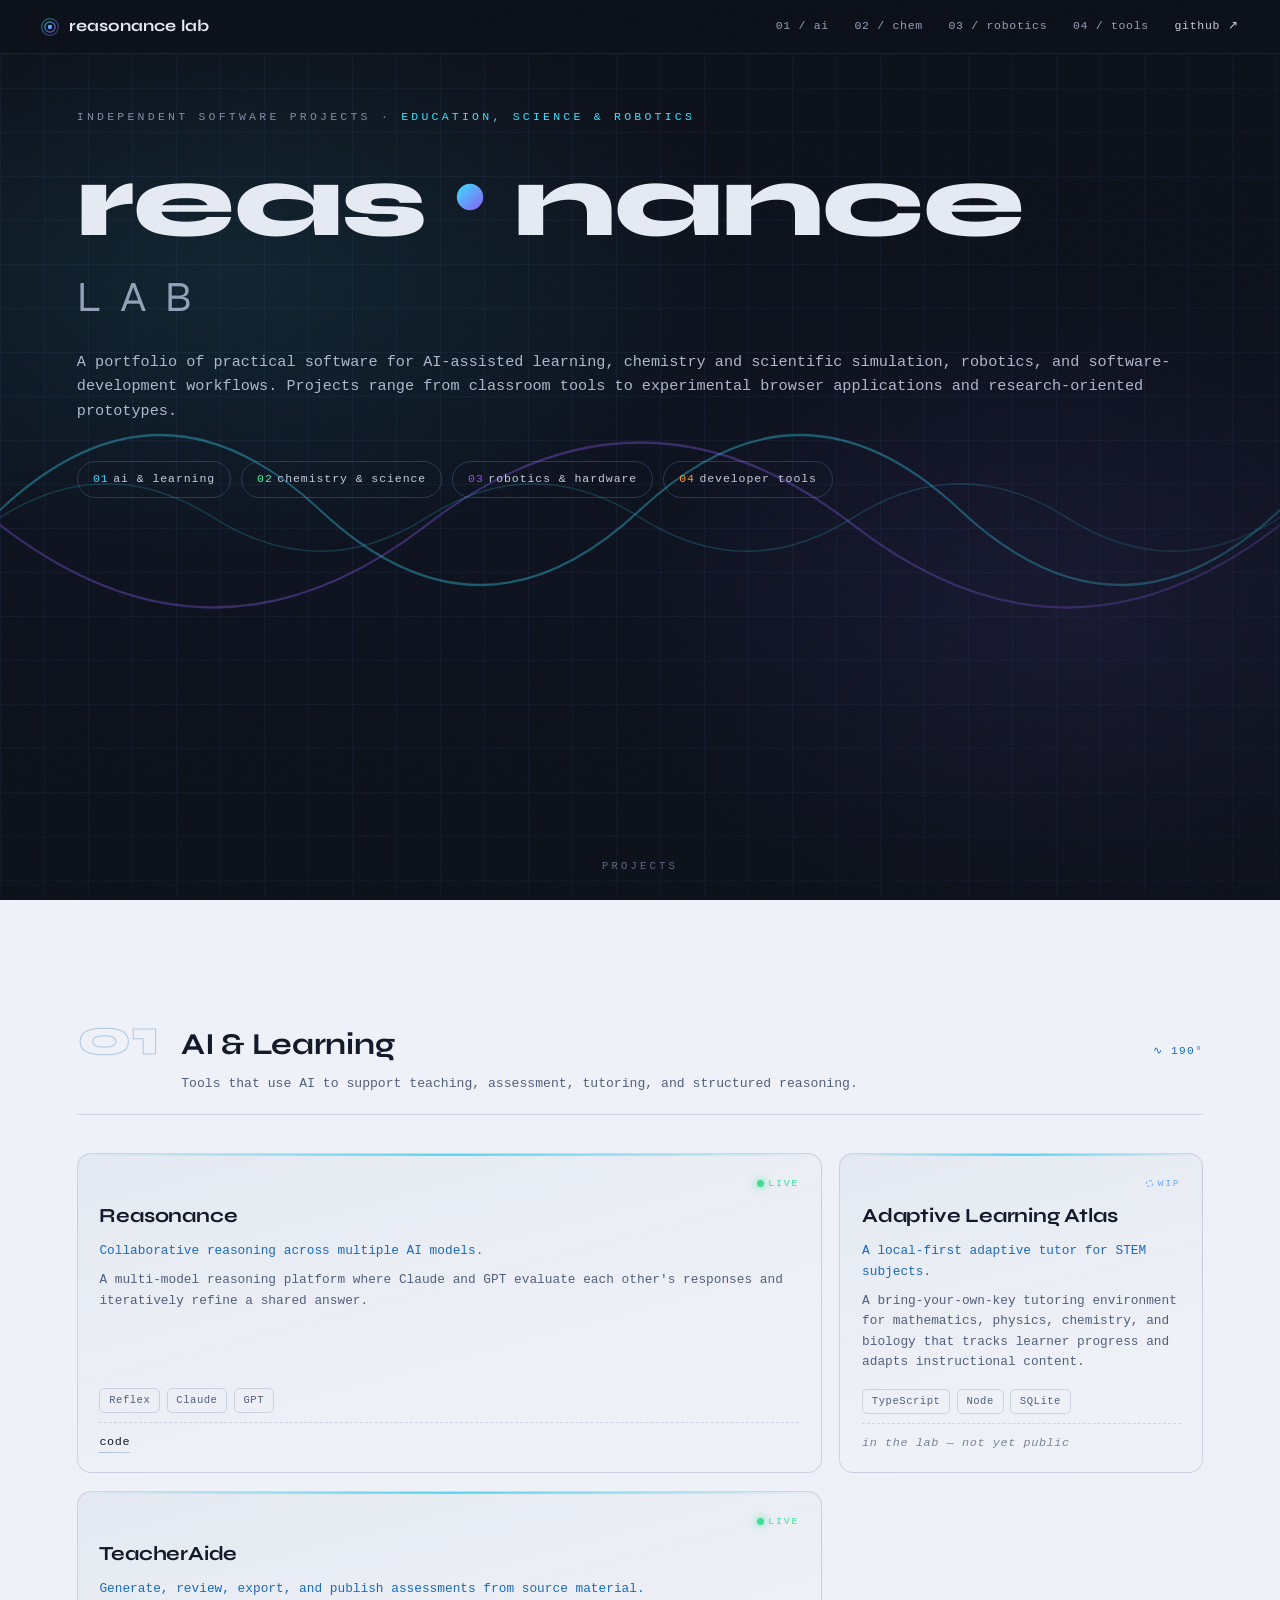
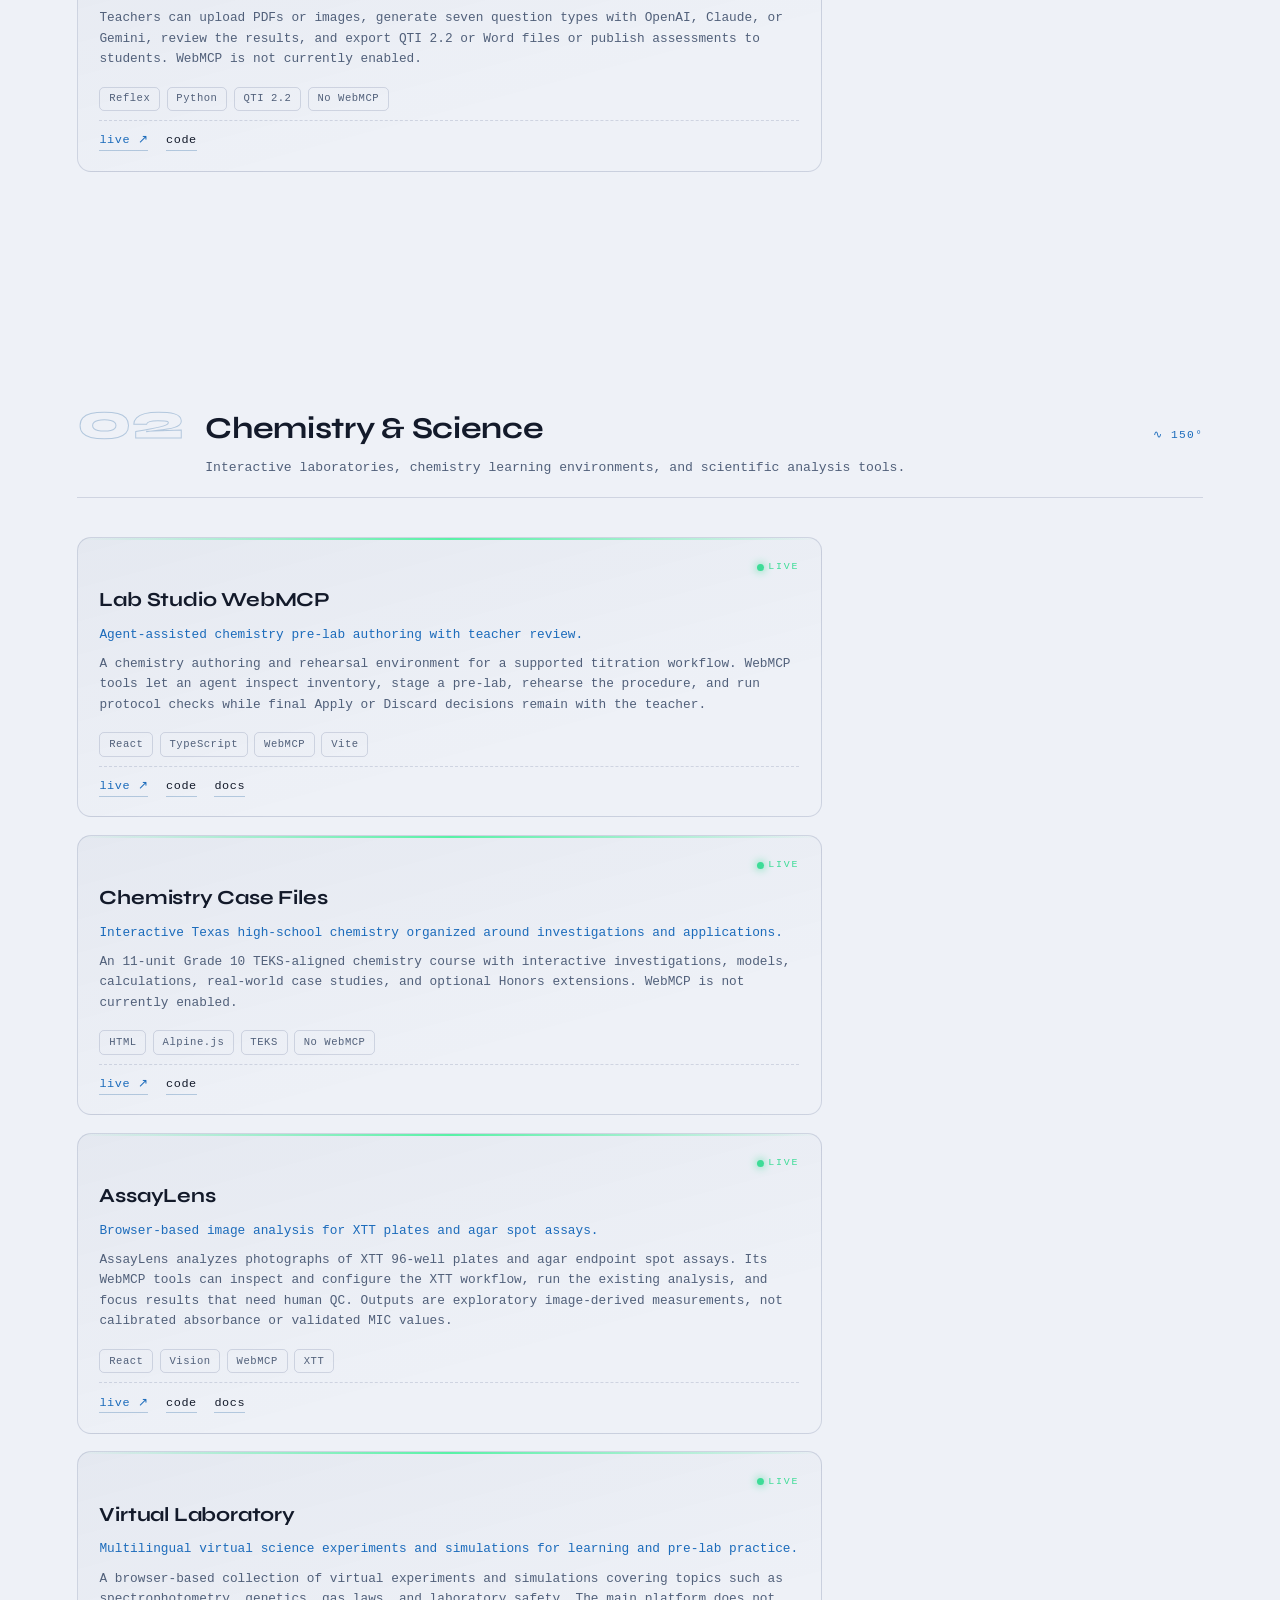
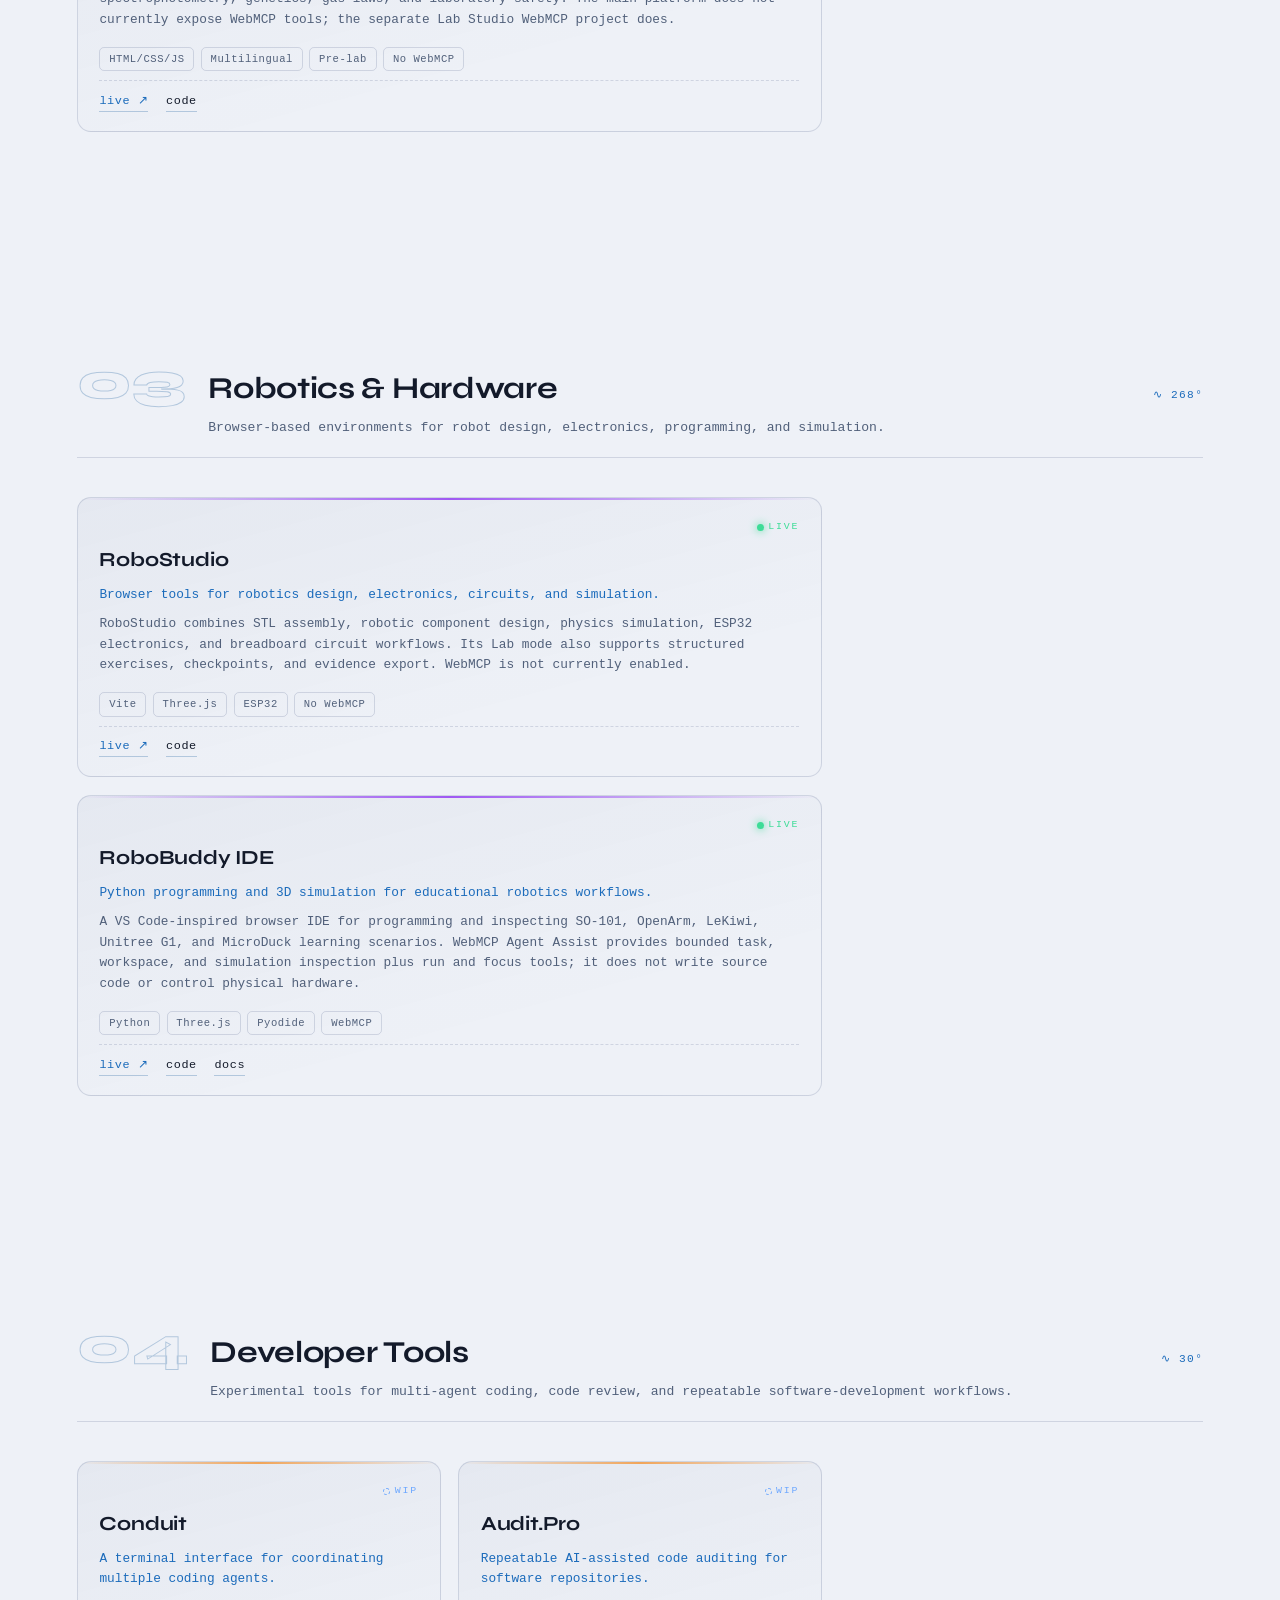
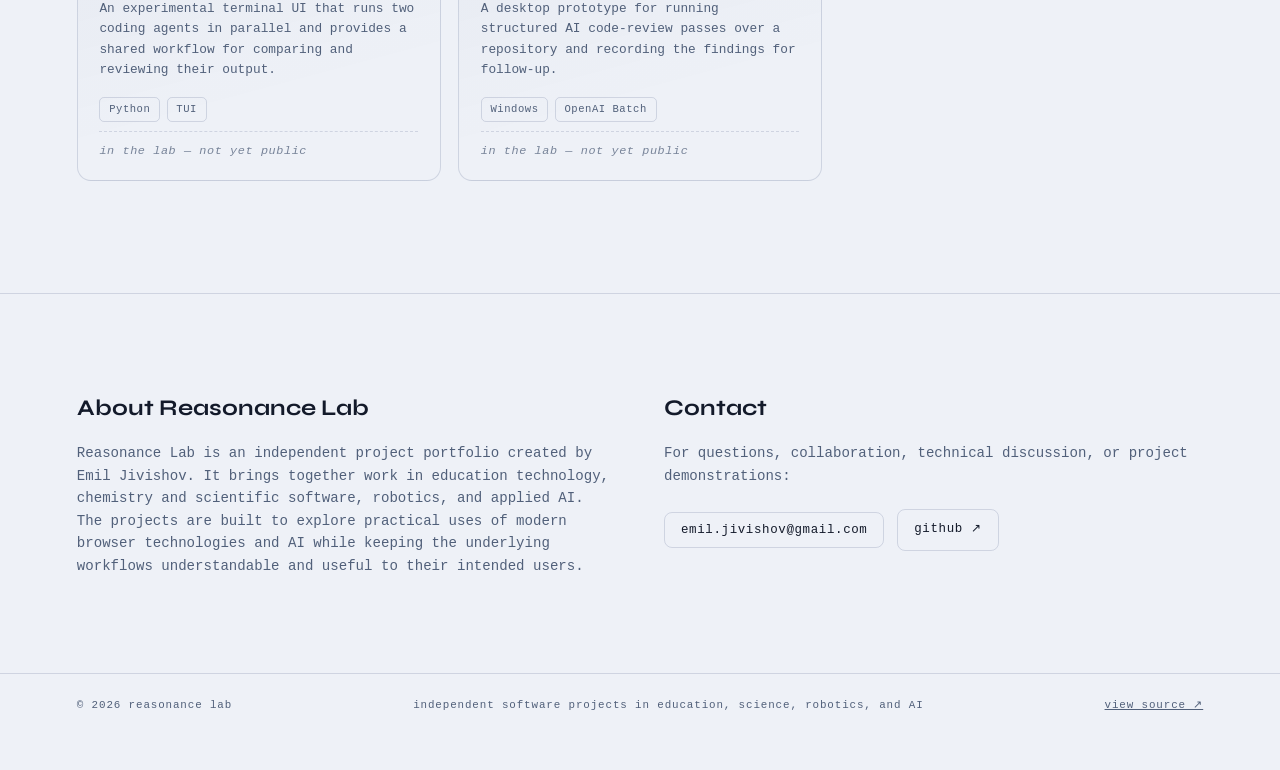
==== commit 445221c6: "Enable natural text flow on index page" ====
--- a/index.html
+++ b/index.html
@@ -26,6 +26,7 @@
 
   <link rel="preload" href="fonts/syne-var.woff2" as="font" type="font/woff2" crossorigin>
   <link rel="stylesheet" href="css/style.css">
+  <link rel="stylesheet" href="css/text-flow.css">
 </head>
 <body>
 
@@ -70,11 +71,7 @@
         </svg></span>nance</span>
         <span class="labs" aria-hidden="true">lab</span>
       </h1>
-      <p class="hero-tagline">
-        A portfolio of practical software for AI-assisted learning, chemistry and scientific simulation,
-        robotics, and software-development workflows. Projects range from classroom tools to experimental
-        browser applications and research-oriented prototypes.
-      </p>
+      <p class="hero-tagline">A portfolio of practical software for AI-assisted learning, chemistry and scientific simulation, robotics, and software-development workflows. Projects range from classroom tools to experimental browser applications and research-oriented prototypes.</p>
       <div class="hero-chips">
         <a class="chip" style="--hue:190" href="#ai-learning"><b>01</b>ai &amp; learning</a>
         <a class="chip" style="--hue:150" href="#chem-sci"><b>02</b>chemistry &amp; science</a>
@@ -165,12 +162,7 @@
     <section class="about" id="about">
       <div class="reveal">
         <h2>About Reasonance Lab</h2>
-        <p class="etymology">
-          Reasonance Lab is an independent project portfolio created by Emil Jivishov. It brings together work in
-          education technology, chemistry and scientific software, robotics, and applied AI. The projects are built
-          to explore practical uses of modern browser technologies and AI while keeping the underlying workflows
-          understandable and useful to their intended users.
-        </p>
+        <p class="etymology">Reasonance Lab is an independent project portfolio created by Emil Jivishov. It brings together work in education technology, chemistry and scientific software, robotics, and applied AI. The projects are built to explore practical uses of modern browser technologies and AI while keeping the underlying workflows understandable and useful to their intended users.</p>
       </div>
       <div class="reveal">
         <h2>Contact</h2>
--- a/css/text-flow.css
+++ b/css/text-flow.css
@@ -0,0 +1,32 @@
+/* Natural text flow overrides.
+   Paragraphs and card copy use the full width of their containers and wrap only
+   at normal browser line-break opportunities. */
+
+.hero-content {
+  width: 100%;
+  max-width: none;
+}
+
+.hero-tagline,
+.domain-head .blurb,
+.card .tagline,
+.card .desc,
+.etymology {
+  white-space: normal;
+  word-break: normal;
+  overflow-wrap: normal;
+  hyphens: none;
+}
+
+.hero-tagline,
+.etymology {
+  width: 100%;
+  max-width: none;
+}
+
+.card .desc {
+  display: block;
+  overflow: visible;
+  -webkit-line-clamp: unset;
+  -webkit-box-orient: initial;
+}
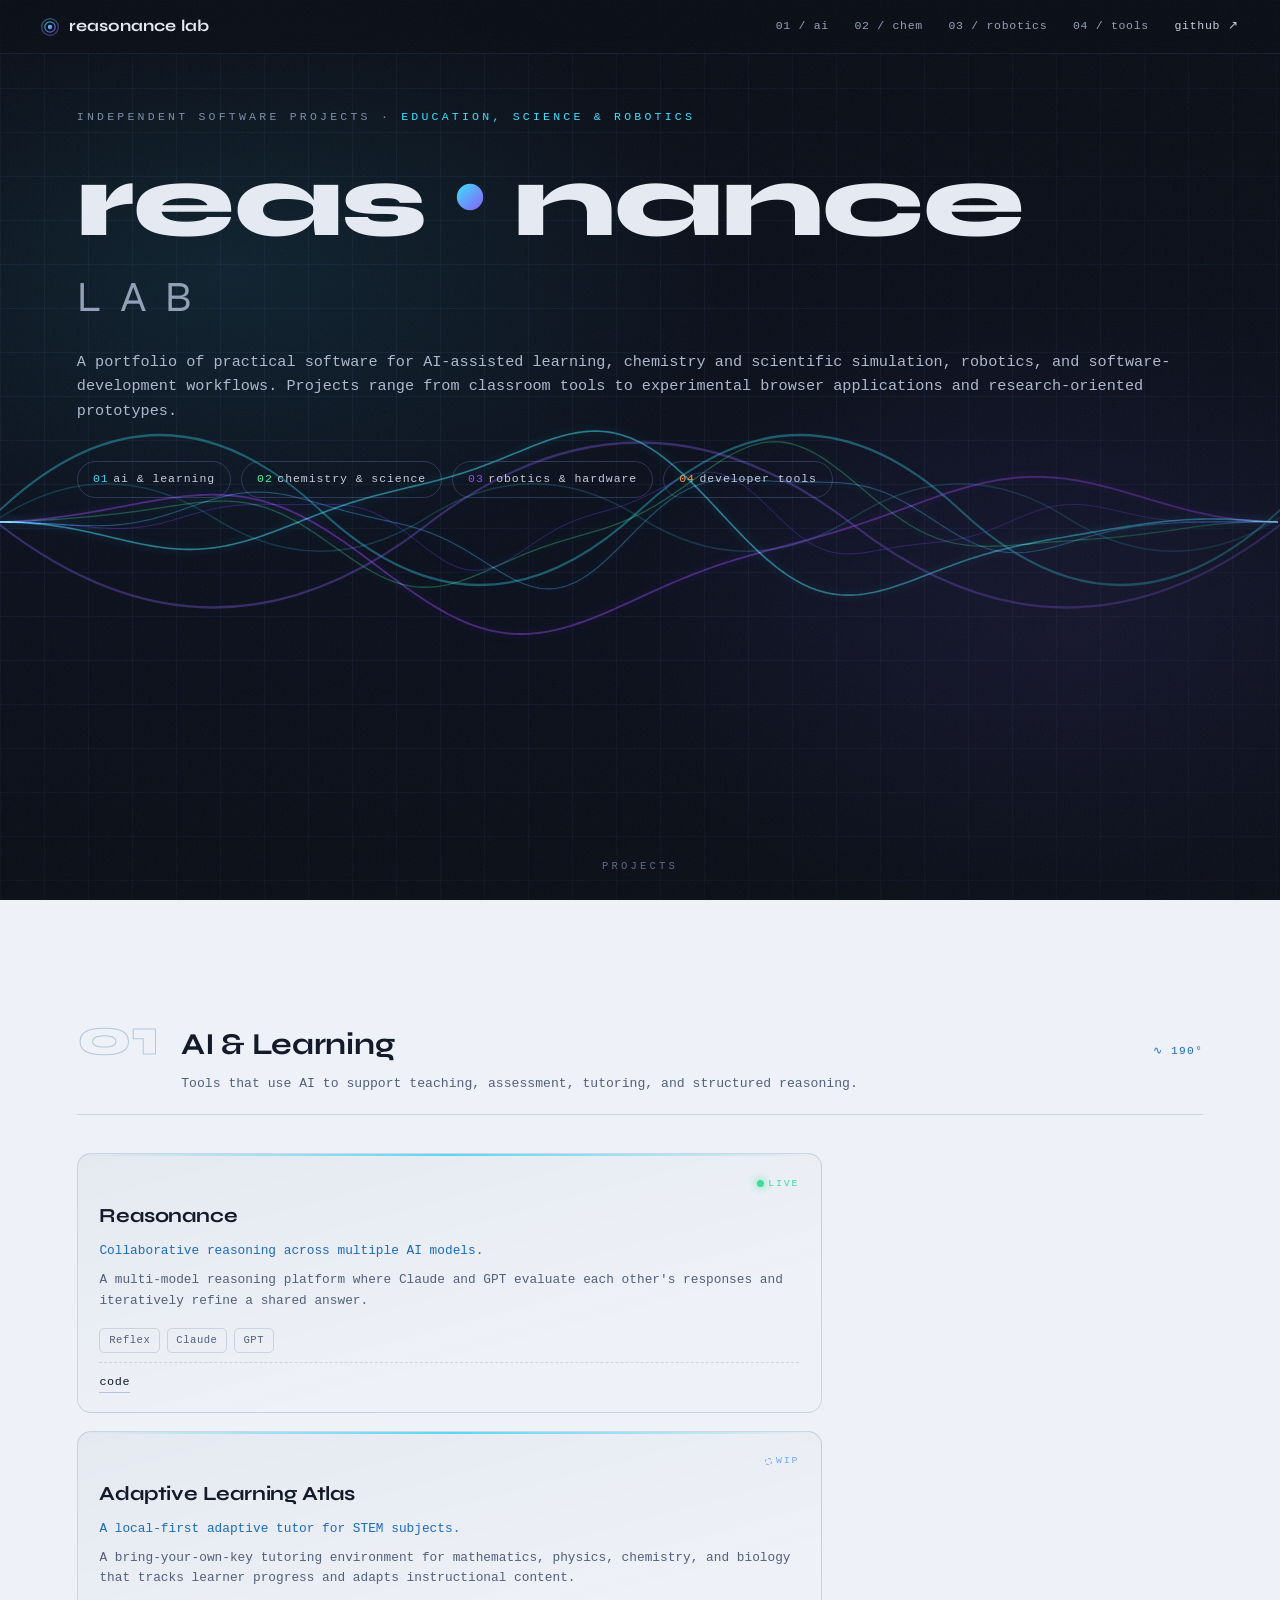
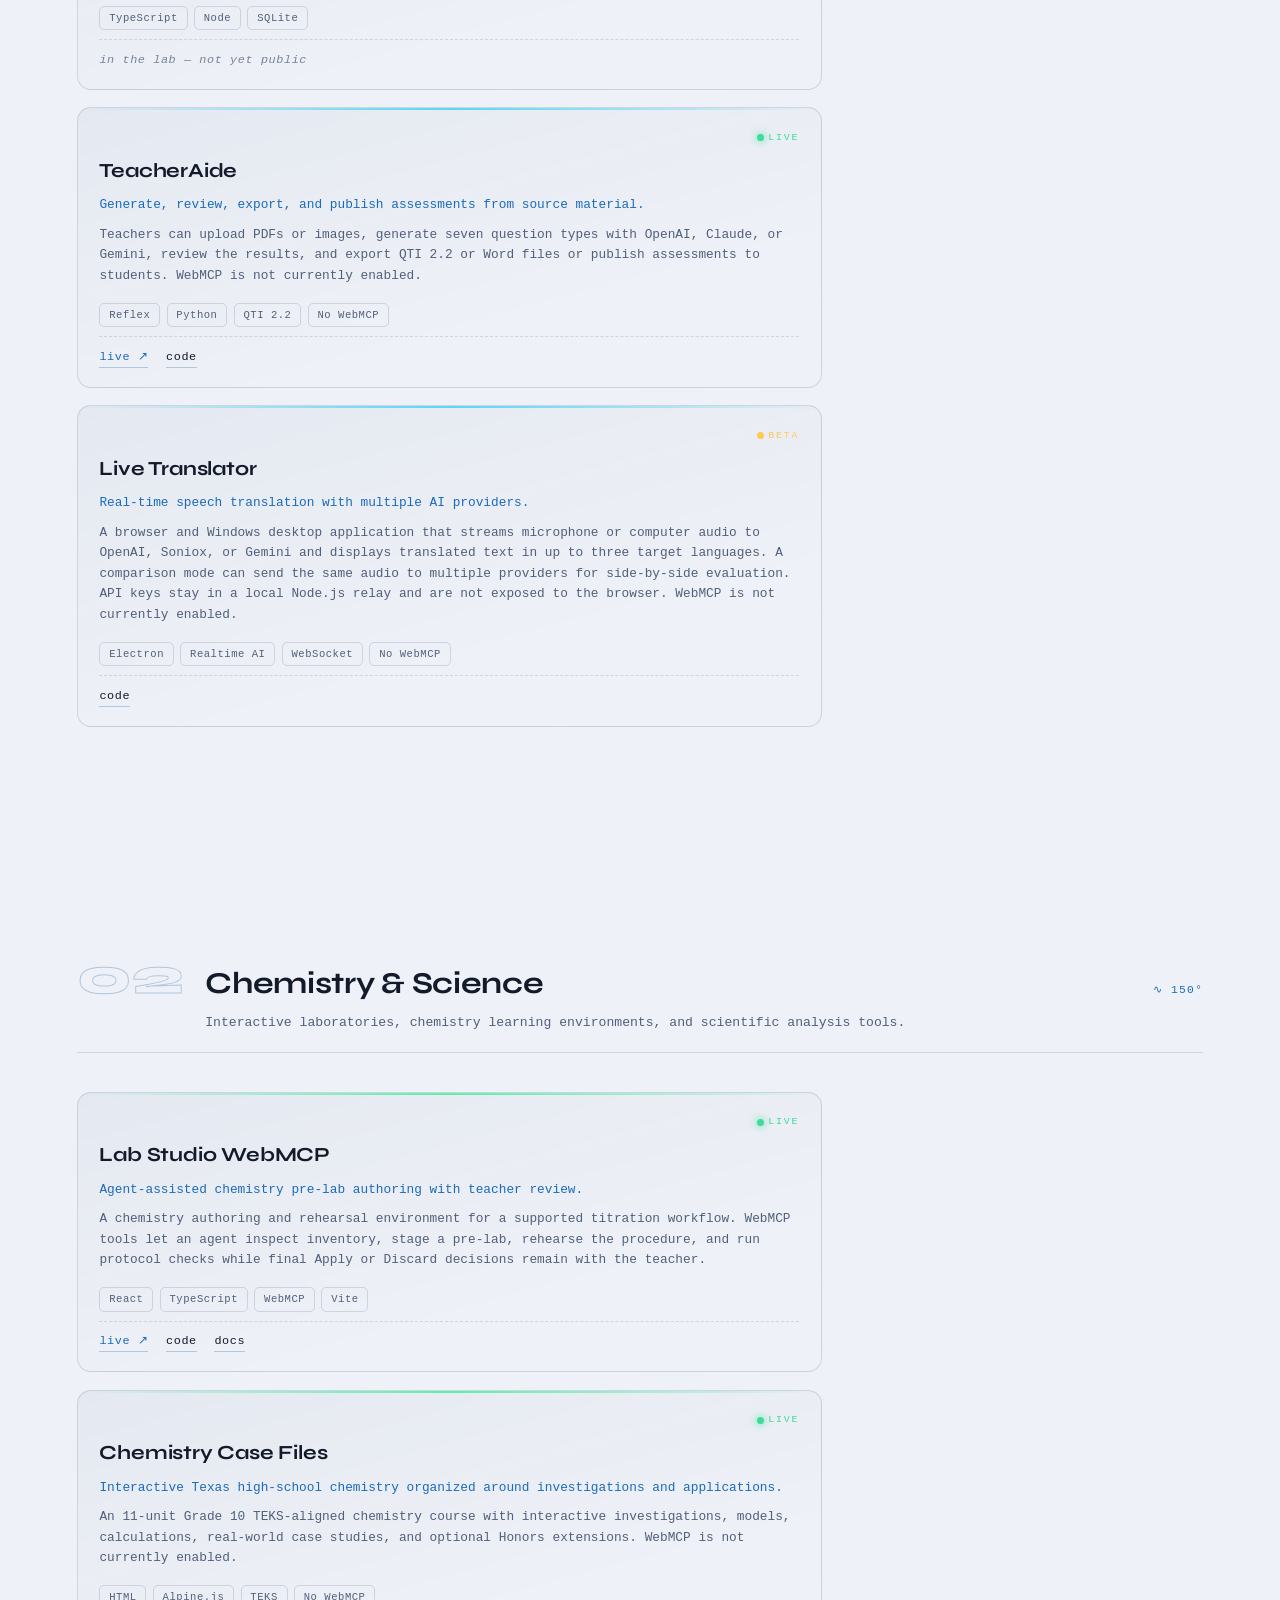
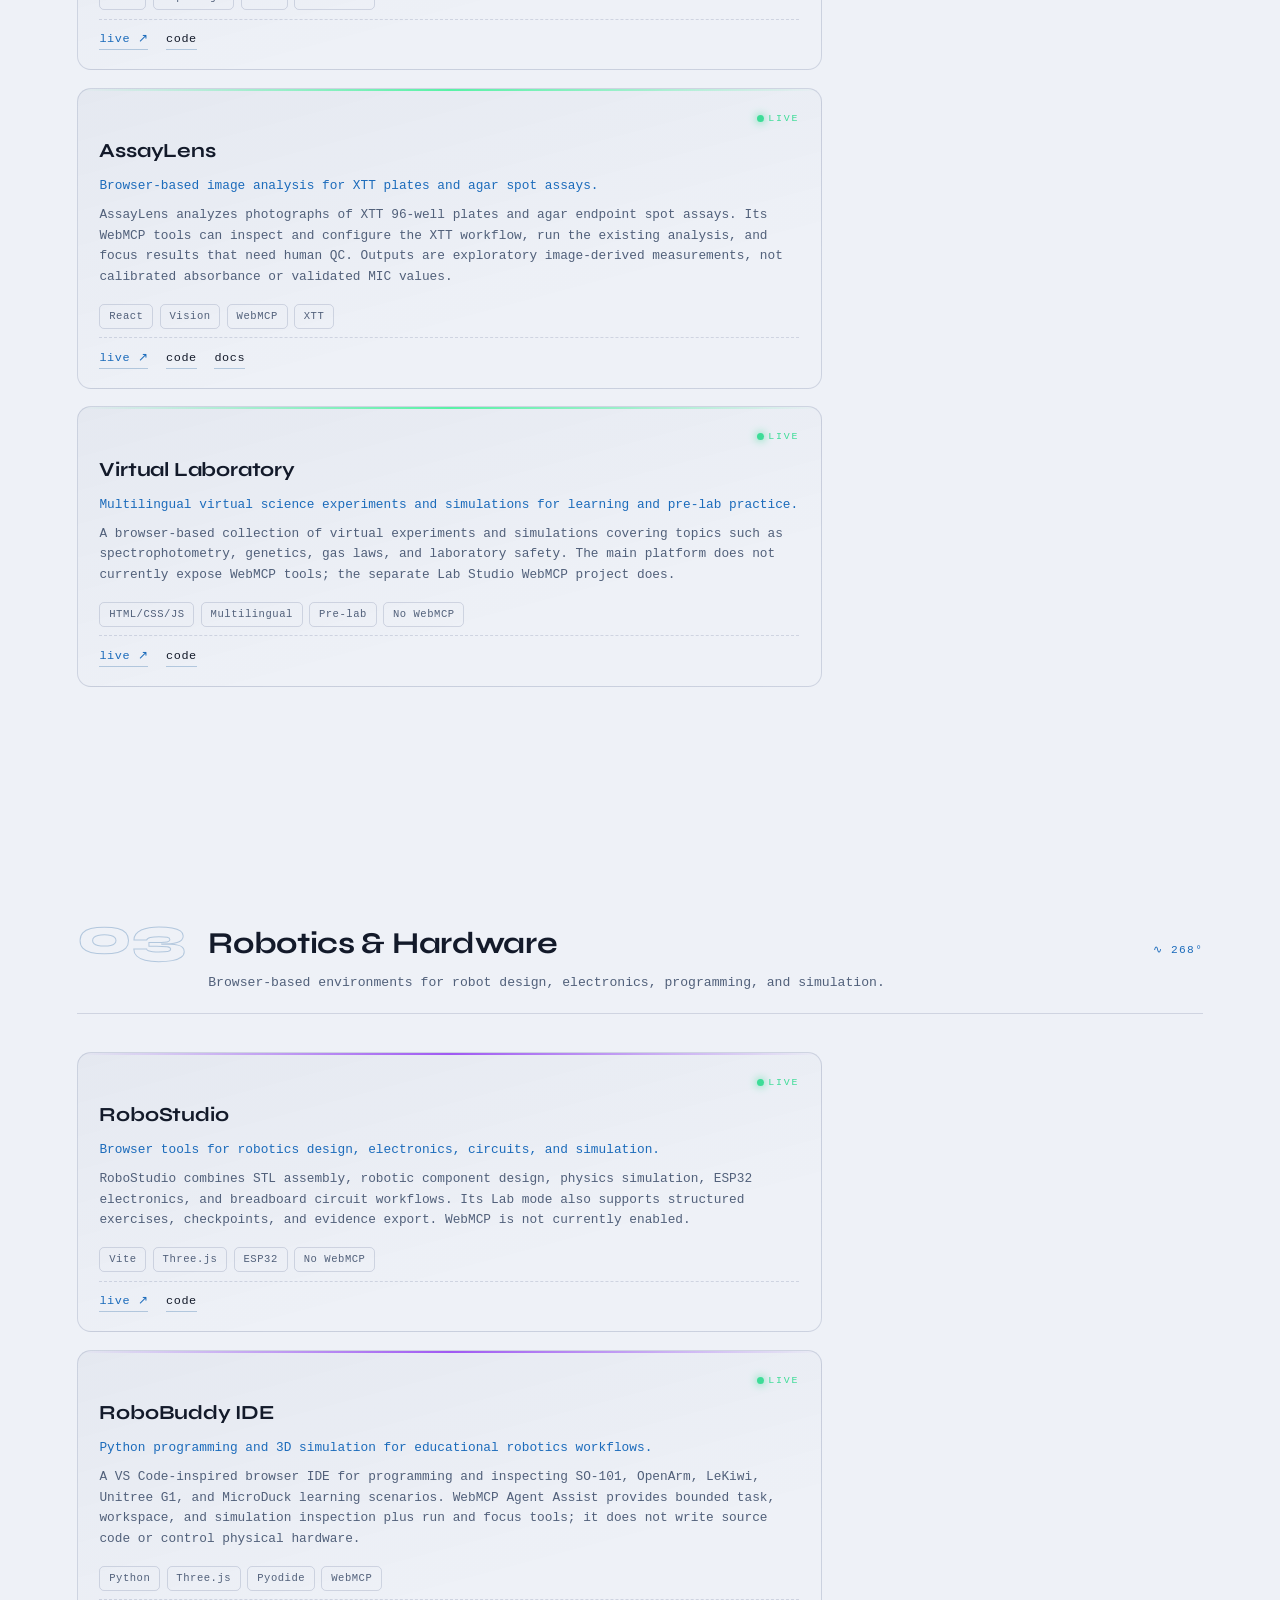
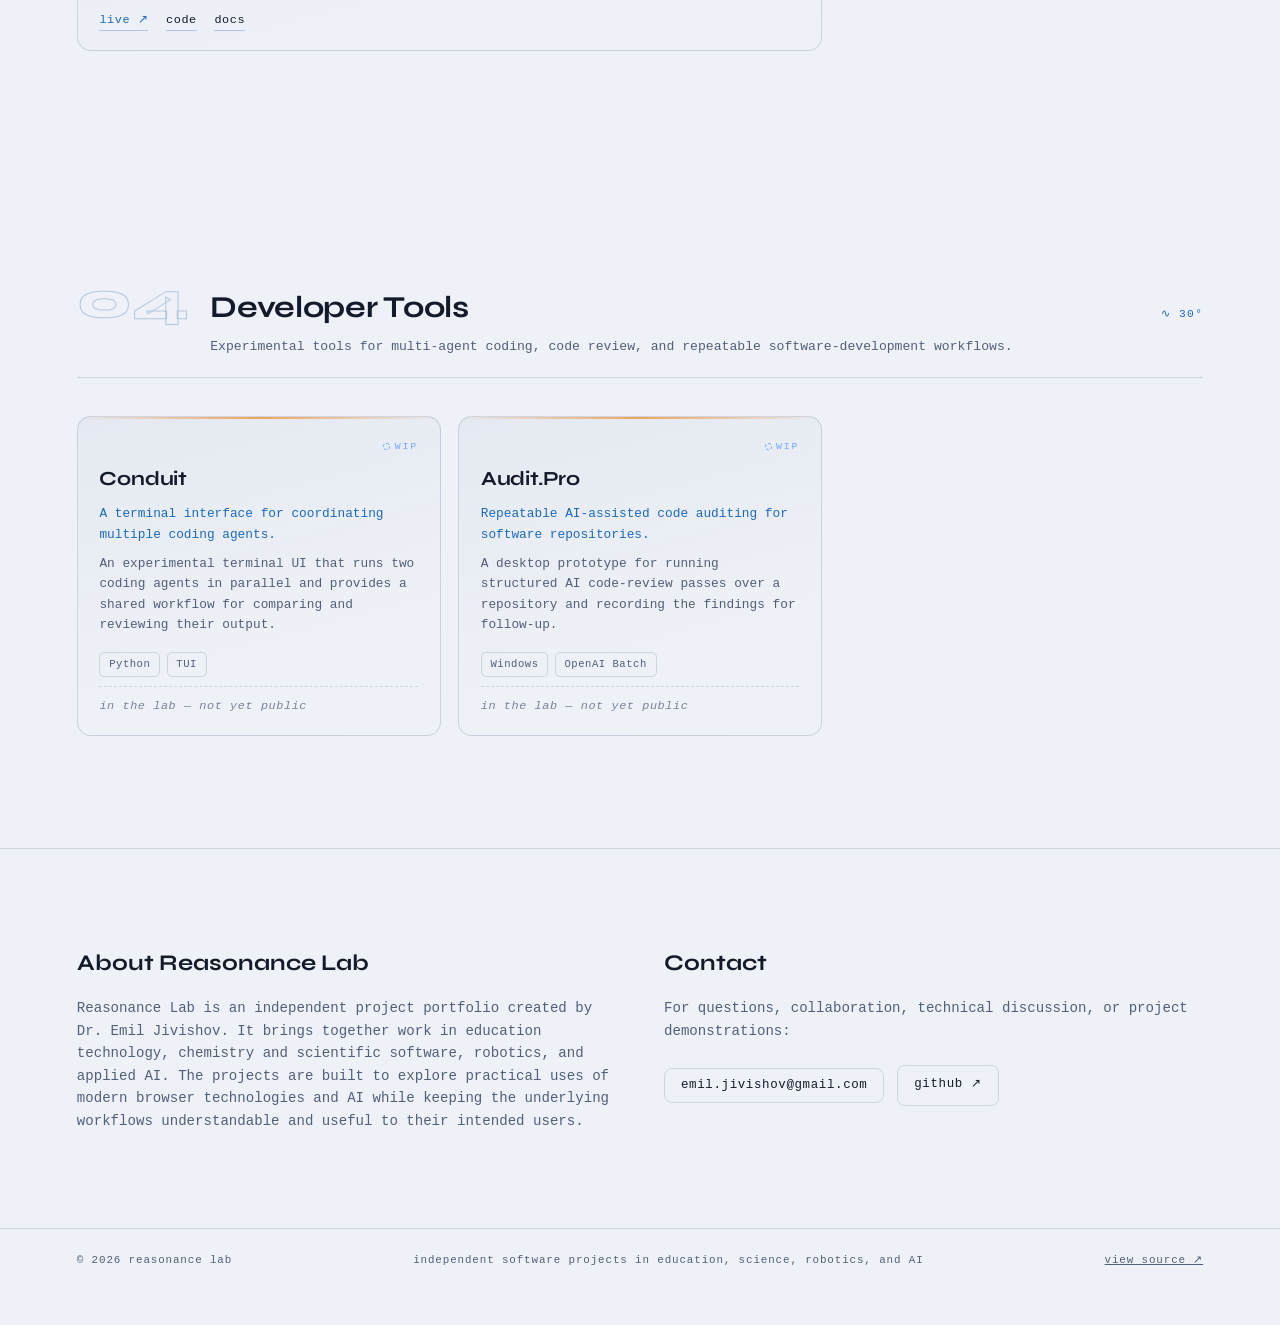
==== commit 38ede6c0: "Update Reasonance Lab attribution" ====
--- a/index.html
+++ b/index.html
@@ -30,7 +30,6 @@
 </head>
 <body>
 
-  <!-- shared gradient for every node mark on the page -->
   <svg width="0" height="0" style="position:absolute" aria-hidden="true">
     <defs>
       <linearGradient id="nodeGrad" x1="0" y1="0" x2="1" y2="1">
@@ -162,7 +161,7 @@
     <section class="about" id="about">
       <div class="reveal">
         <h2>About Reasonance Lab</h2>
-        <p class="etymology">Reasonance Lab is an independent project portfolio created by Emil Jivishov. It brings together work in education technology, chemistry and scientific software, robotics, and applied AI. The projects are built to explore practical uses of modern browser technologies and AI while keeping the underlying workflows understandable and useful to their intended users.</p>
+        <p class="etymology">Reasonance Lab is an independent project portfolio created by Dr. Emil Jivishov. It brings together work in education technology, chemistry and scientific software, robotics, and applied AI. The projects are built to explore practical uses of modern browser technologies and AI while keeping the underlying workflows understandable and useful to their intended users.</p>
       </div>
       <div class="reveal">
         <h2>Contact</h2>
